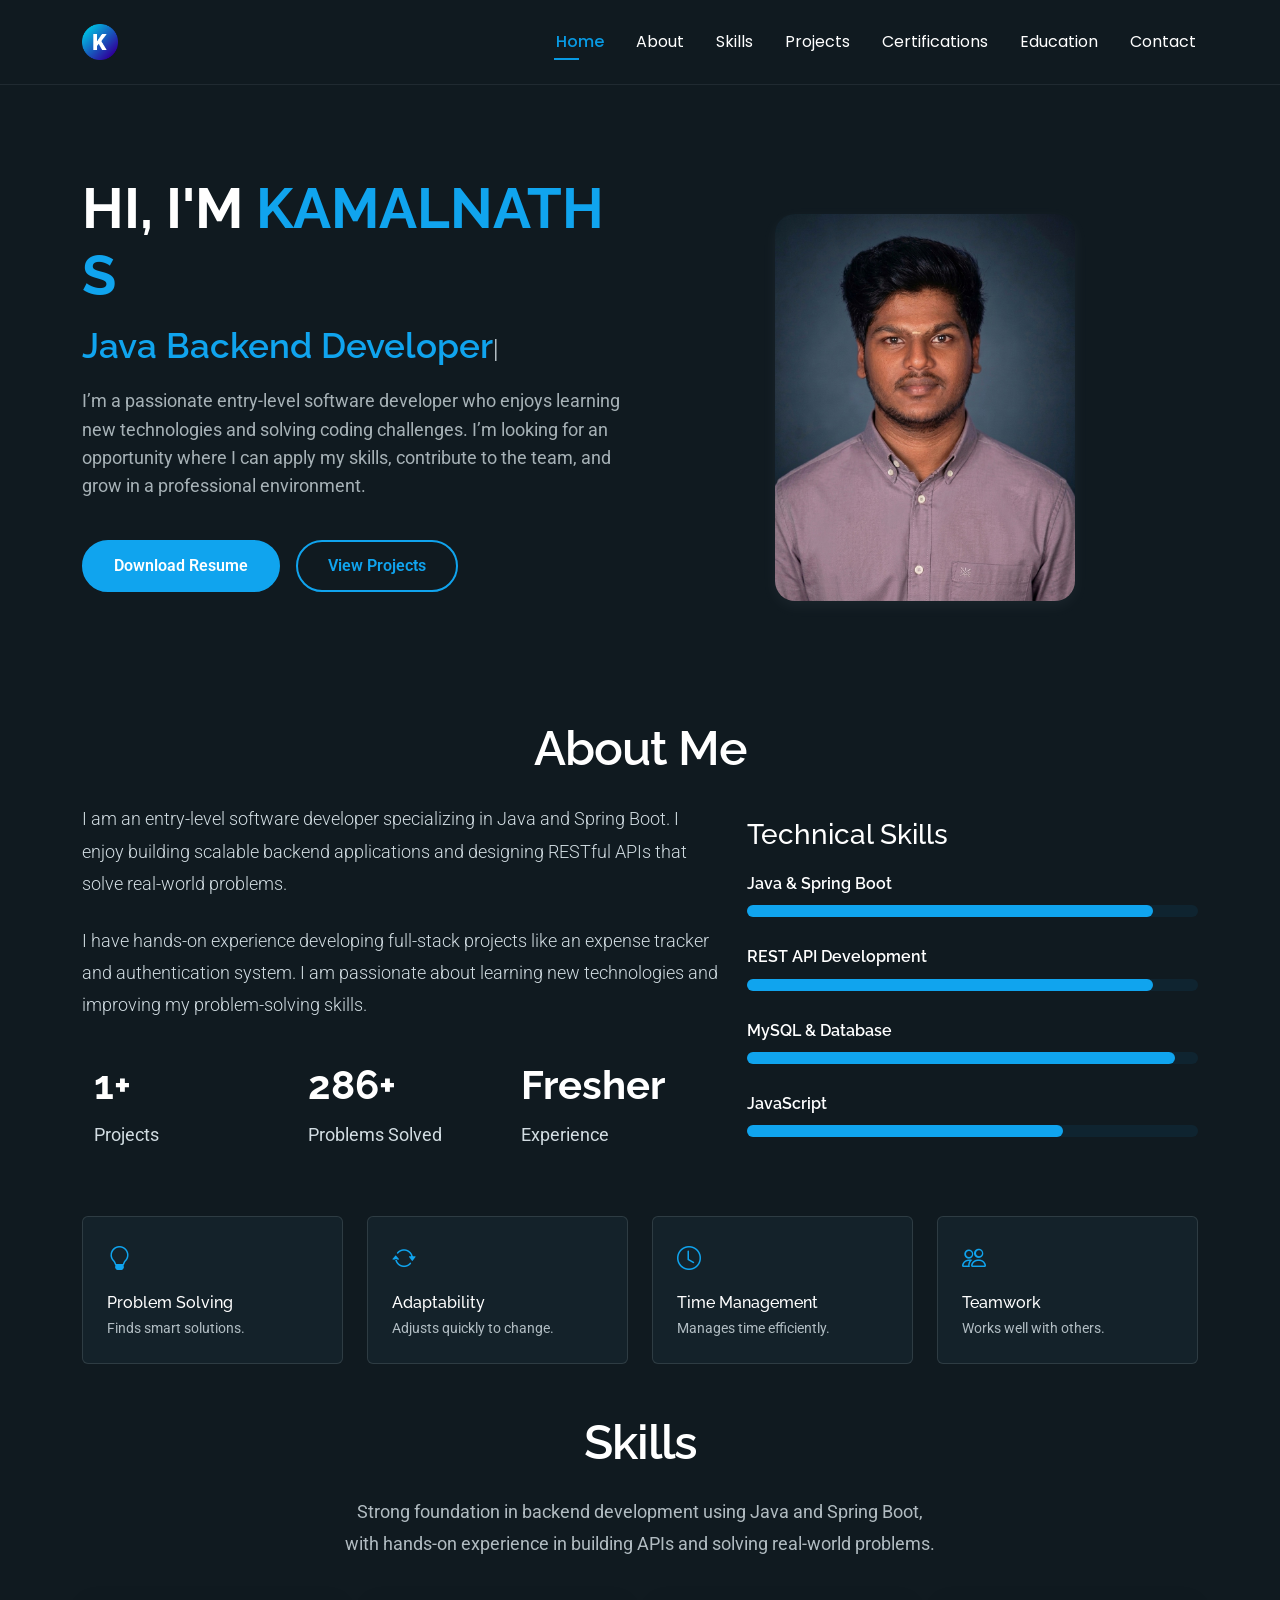
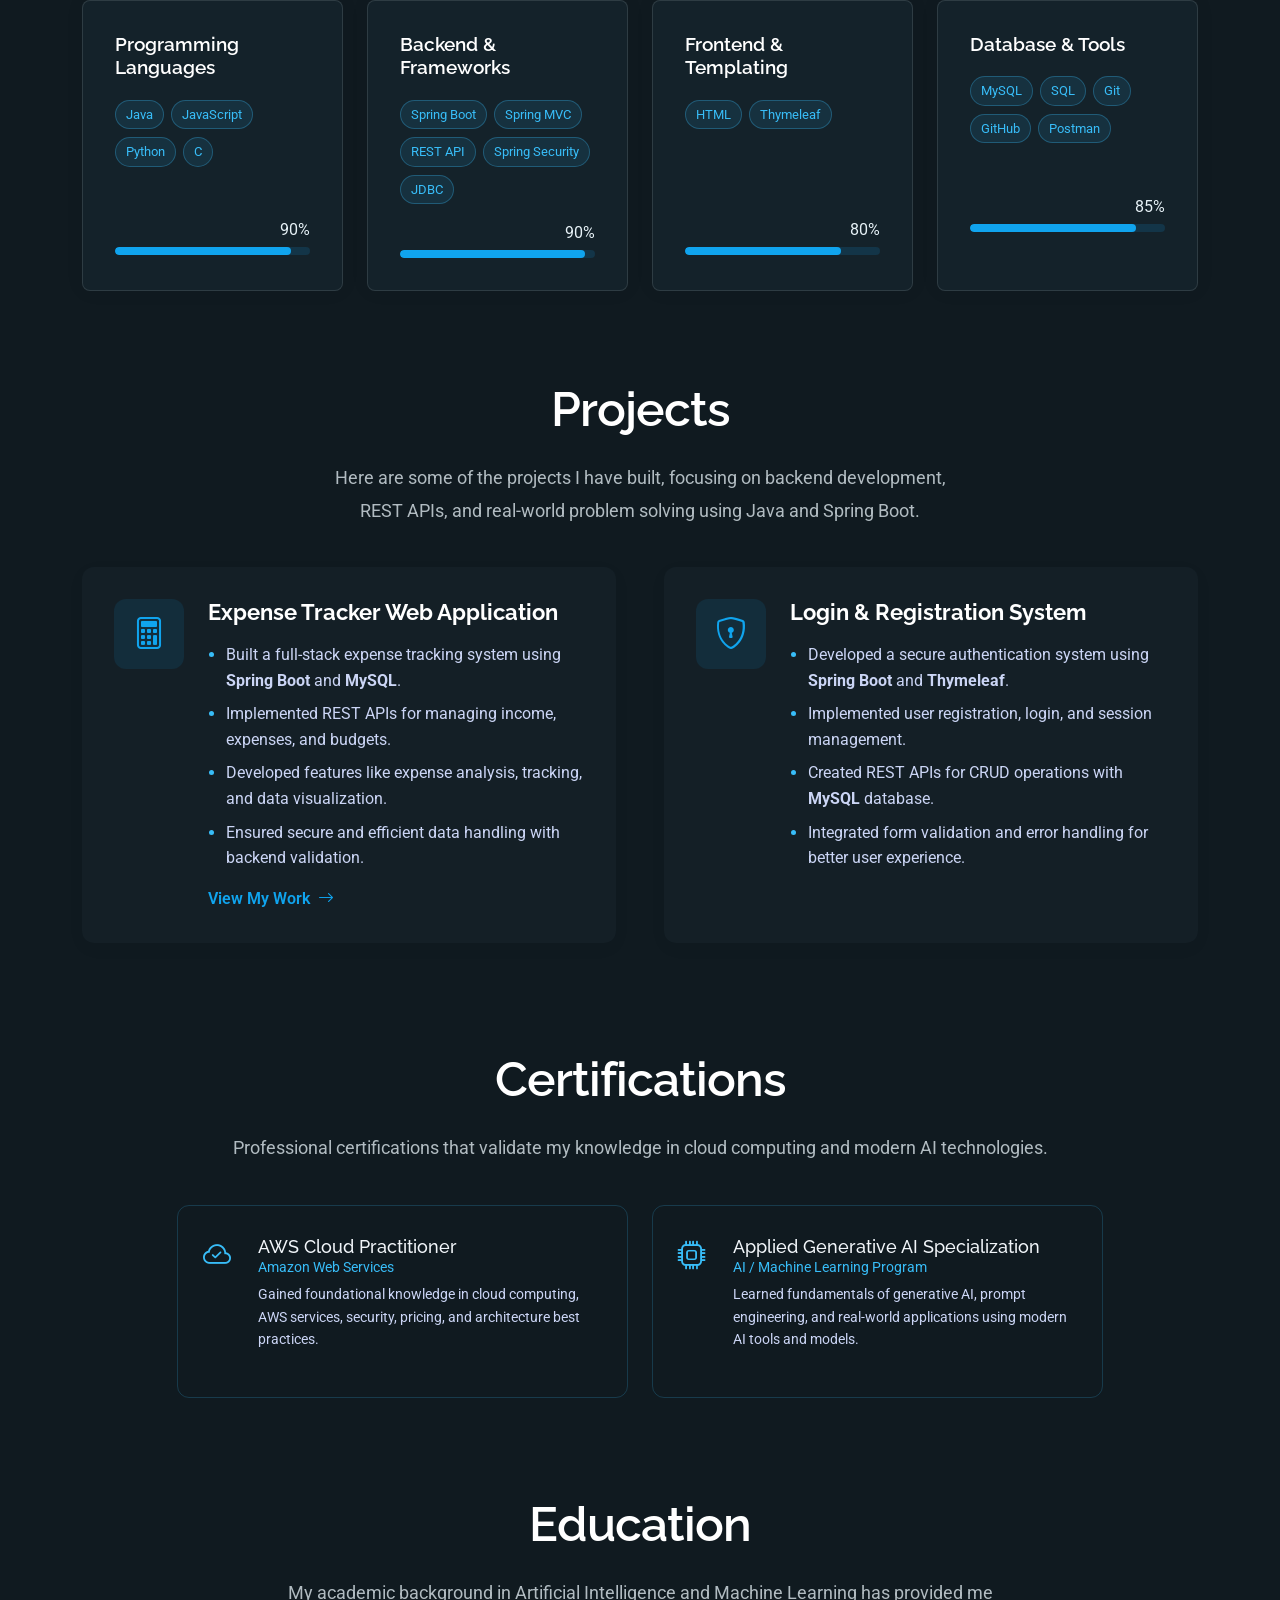
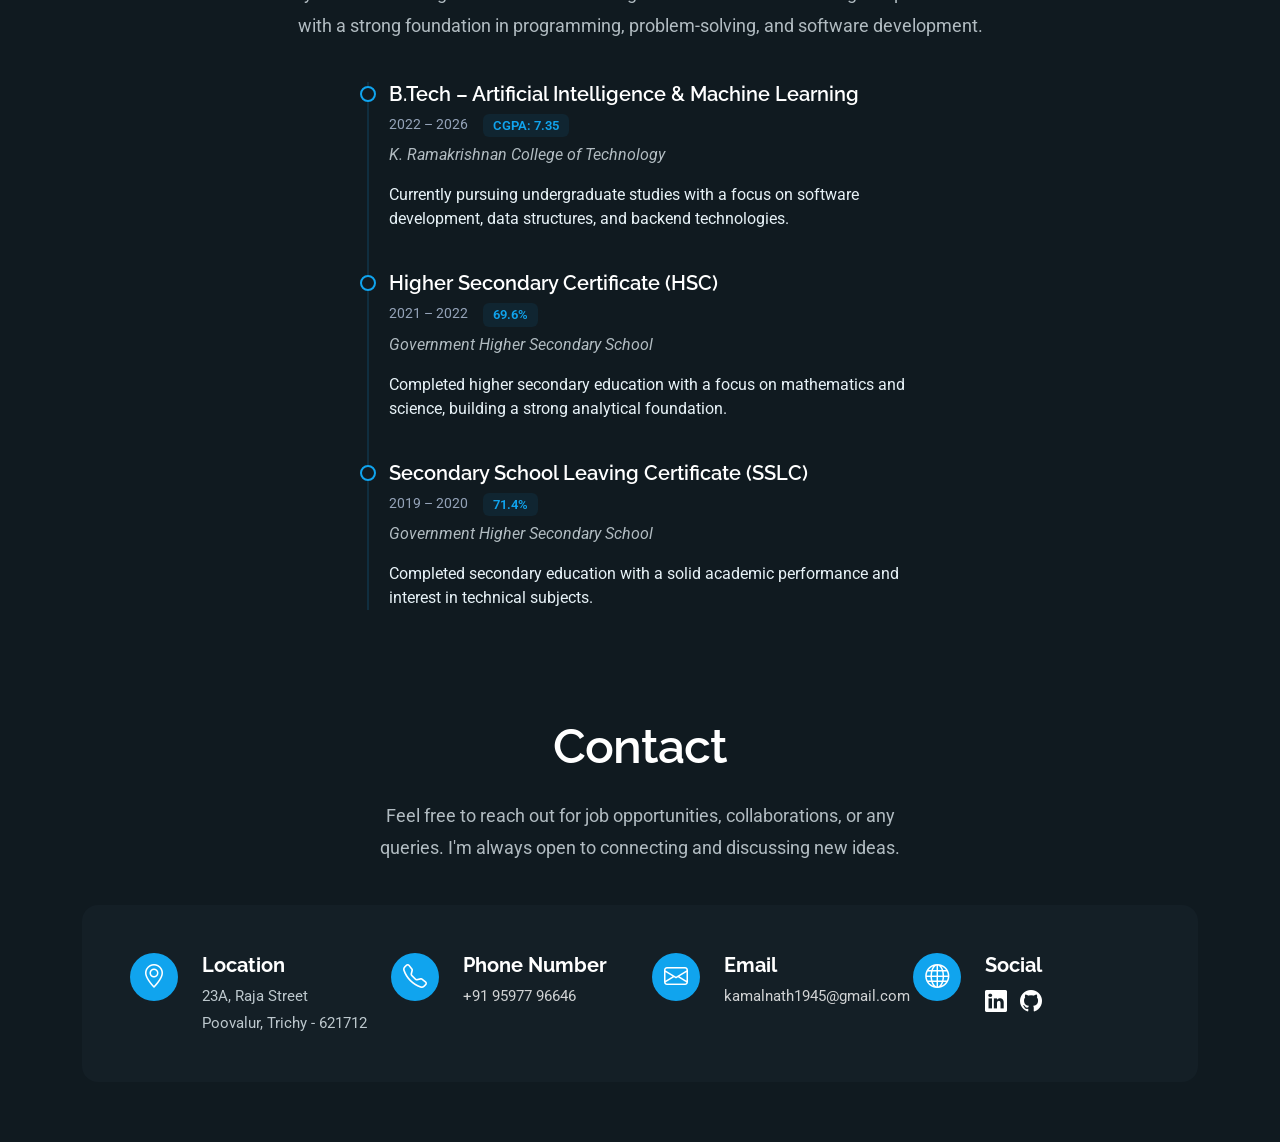
==== clients/kamalnath/index.html @ c8aac6df "template gallery" ====
<!DOCTYPE html>
<html lang="en">

<head>
  <meta charset="utf-8">
  <meta content="width=device-width, initial-scale=1.0" name="viewport">
  <title>Kamalnath - Portfolio</title>
  <meta name="description" content="">
  <meta name="keywords" content="">

  <!-- Favicons -->
  <link href="assets/img/favicon.png" rel="icon">

  <!-- Fonts -->
  <link href="https://fonts.googleapis.com" rel="preconnect">
  <link href="https://fonts.gstatic.com" rel="preconnect" crossorigin>
  <link href="https://fonts.googleapis.com/css2?family=Roboto:ital,wght@0,100;0,300;0,400;0,500;0,700;0,900;1,100;1,300;1,400;1,500;1,700;1,900&family=Poppins:ital,wght@0,100;0,200;0,300;0,400;0,500;0,600;0,700;0,800;0,900;1,100;1,200;1,300;1,400;1,500;1,600;1,700;1,800;1,900&family=Raleway:ital,wght@0,100;0,200;0,300;0,400;0,500;0,600;0,700;0,800;0,900;1,100;1,200;1,300;1,400;1,500;1,600;1,700;1,800;1,900&display=swap" rel="stylesheet">

  <!-- Vendor CSS Files -->
  <link href="assets/vendor/bootstrap/css/bootstrap.min.css" rel="stylesheet">
  <link href="assets/vendor/bootstrap-icons/bootstrap-icons.css" rel="stylesheet">
  <link href="assets/vendor/aos/aos.css" rel="stylesheet">
  <link href="assets/vendor/swiper/swiper-bundle.min.css" rel="stylesheet">
  <link href="assets/vendor/glightbox/css/glightbox.min.css" rel="stylesheet">

  <!-- Main CSS File -->
  <link href="assets/css/main.css" rel="stylesheet">

</head>

<body class="index-page">
  <!-- FolioOne -->

  <header id="header" class="header d-flex align-items-center light-background sticky-top">
    <div class="container position-relative d-flex align-items-center justify-content-between">

      <a href="index.html" class="logo d-flex align-items-center me-auto me-xl-0">
        <img src="assets/img/favicon.png" alt="">
      </a>

      <nav id="navmenu" class="navmenu">
        <ul>
          <li><a href="index.html" class="active">Home</a></li>
          <li><a href="#about">About</a></li>
          <li><a href="#skills">Skills</a></li>
          <li><a href="#projects">Projects</a></li>
          <li><a href="#certifications">Certifications</a></li>
          <li><a href="#education">Education</a></li>
          <li><a href="#contact">Contact</a></li>
        </ul>
        <i class="mobile-nav-toggle d-xl-none bi bi-list"></i>
      </nav>

    </div>
  </header>

  <main class="main">

    <!-- Hero Section -->
    <section id="hero" class="hero section">

      <div class="container" data-aos="fade-up" data-aos-delay="100">

        <div class="row gy-4 align-items-center">
          <div class="col-lg-6 order-2 order-lg-1">
            <div class="hero-content">
              <h1 data-aos="fade-up" data-aos-delay="200">HI, I'M <span class="highlight">KAMALNATH S</span></h1>
              <h2 data-aos="fade-up" data-aos-delay="300"><span class="typed" data-typed-items="Java Backend Developer, Spring Boot Developer, Problem Solver"></span></h2>
              <p data-aos="fade-up" data-aos-delay="400">I’m a passionate entry-level software developer who enjoys learning new technologies and solving coding challenges. I’m looking for an opportunity where I can apply my skills, contribute to the team, and grow in a professional environment.</p>
              <div class="hero-actions" data-aos="fade-up" data-aos-delay="500">
                <a href="portfolio.html" class="btn btn-primary">Download Resume</a>
                <a href="#projects" class="btn btn-outline">View Projects</a>
              </div>
            </div>
          </div>
          <div class="col-lg-6 order-1 order-lg-2">
            <div class="hero-image" data-aos="zoom-in" data-aos-delay="300">
              <div class="image-wrapper">
                <img src="assets/img/profile/kamalnath.jpeg" alt="Sarah Mitchell" class="img-fluid">
              </div>
            </div>
          </div>
        </div>

      </div>

    </section><!-- /Hero Section -->

    <!-- About Section -->
    <section id="about" class="about section">

      <!-- Section Title -->
      <div class="container section-title" data-aos="fade-up">
        <h2 class="mb-0">About Me</h2>
      </div><!-- End Section Title -->

      <div class="container" data-aos="fade-up" data-aos-delay="100">

        <!-- Intro + Photo -->
        <div class="row align-items-center justify-content-between gy-5 mb-3">
          <div class="col-lg-7 mt-0" data-aos="fade-right" data-aos-delay="150">
            <div class="intro-content">
              <p class="lead">
                I am an entry-level software developer specializing in Java and Spring Boot. I enjoy building scalable backend applications and designing RESTful APIs that solve real-world problems.
              <p class="lead">
                I have hands-on experience developing full-stack projects like an expense tracker and authentication system. I am passionate about learning new technologies and improving my problem-solving skills.
              </p>

              <!-- Stats Section -->
              <section id="stats" class="stats">

                <div class="container" data-aos="fade-up" data-aos-delay="100">

                  <div class="row align-items-center justify-content-around">

                    <div class="col-lg-12">
                      <div class="row counters">
                        <div class="col-md-4" data-aos="fade-up" data-aos-delay="300">
                          <h2><span data-purecounter-start="0" data-purecounter-end="2" data-purecounter-duration="1" class="purecounter"></span>+</h2>
                          <p>Projects</p>
                        </div>

                        <div class="col-md-4" data-aos="fade-up" data-aos-delay="400">
                          <h2><span data-purecounter-start="0" data-purecounter-end="420" data-purecounter-duration="1" class="purecounter"></span>+</h2>
                          <p>Problems Solved</p>
                        </div>

                        <div class="col-md-4" data-aos="fade-up" data-aos-delay="500">
                          <h2>Fresher</h2>
                          <p>Experience</p>
                        </div>
                      </div>
                    </div>
                  </div>
                </div>

              </section><!-- /Stats Section -->

            </div>
          </div>

          <div class="col-lg-5 resume" data-aos="zoom-in" data-aos-delay="250">            
            <!-- Professional Skills Section -->
            <div class="resume-item skills-animation" data-aos="fade-up">
              <h3 class="">Technical Skills</h3>

              <div class="resume-content techSkill">
                <div class="skill-item">
                  <h4>Java & Spring Boot</h4>
                  <div class="progress">
                    <div class="progress-bar" role="progressbar" aria-valuenow="90" aria-valuemin="0" aria-valuemax="100"></div>
                  </div>
                </div>

                <div class="skill-item">
                  <h4>REST API Development</h4>
                  <div class="progress">
                    <div class="progress-bar" role="progressbar" aria-valuenow="90" aria-valuemin="0" aria-valuemax="100"></div>
                  </div>
                </div>

                <div class="skill-item">
                  <h4>MySQL & Database</h4>
                  <div class="progress">
                    <div class="progress-bar" role="progressbar" aria-valuenow="95" aria-valuemin="0" aria-valuemax="100"></div>
                  </div>
                </div>

                <div class="skill-item">
                  <h4>JavaScript</h4>
                  <div class="progress">
                    <div class="progress-bar" role="progressbar" aria-valuenow="70" aria-valuemin="0" aria-valuemax="100"></div>
                  </div>
                </div>
              </div>
            </div><!-- End Professional Skills Section -->
          </div>
        </div>
        <!-- End Intro + Photo -->

        <!-- Skills Grid -->
        <div class="mb-0 md:mb-5">
          <div class="row g-4">
            <div class="col-12 col-md-4 col-lg-3" data-aos="fade-up" data-aos-delay="120">
              <div class="skill-item">
                <i class="bi bi-lightbulb"></i>
                <h3>Problem Solving</h3>
                <p>Finds smart solutions.</p>
              </div>
            </div>
            <div class="col-12 col-md-4 col-lg-3" data-aos="fade-up" data-aos-delay="180">
              <div class="skill-item">
                <i class="bi bi-arrow-repeat"></i>
                <h3>Adaptability</h3>
                <p>Adjusts quickly to change.</p>
              </div>
            </div>
            <div class="col-12 col-md-4 col-lg-3" data-aos="fade-up" data-aos-delay="240">
              <div class="skill-item">
                <i class="bi bi-clock"></i>
                <h3>Time Management</h3>
                <p>Manages time efficiently.</p>
              </div>
            </div>
            <div class="col-12 col-md-4 col-lg-3" data-aos="fade-up" data-aos-delay="300">
              <div class="skill-item">
                <i class="bi bi-people"></i>
                <h3>Teamwork</h3>
                <p>Works well with others.</p>
              </div>
            </div>
          </div>
        </div>
        <!-- End Skills Grid -->

      </div>

    </section><!-- /About Section -->

    <!-- Skills Section -->
    <section id="skills" class="skills section">

      <!-- Section Title -->
      <div class="container section-title" data-aos="fade-up">
        <h2>Skills</h2>
        <p>Strong foundation in backend development using Java and Spring Boot, with hands-on experience in building APIs and solving real-world problems.</p>
      </div><!-- End Section Title -->

      <div class="container" data-aos="fade-up" data-aos-delay="100">

        <div class="row g-4 skills-animation">

          <div class="col-md-6 col-lg-3" data-aos="fade-up" data-aos-delay="100">
            <div class="skill-box">
              <h3>Programming Languages</h3>
              <p class="skill-tags">
                <span>Java</span>
                <span>JavaScript</span>
                <span>Python</span>
                <span>C</span>
              </p>
              <span class="text-end d-block">90%</span>
              <div class="progress">
                <div class="progress-bar" role="progressbar" aria-valuenow="90" aria-valuemin="0" aria-valuemax="100"></div>
              </div>
            </div>
          </div>

          <div class="col-md-6 col-lg-3" data-aos="fade-up" data-aos-delay="200">
            <div class="skill-box">
              <h3>Backend & Frameworks</h3>
              <p class="skill-tags">
                <span>Spring Boot</span>
                <span>Spring MVC</span>
                <span>REST API</span>
                <span>Spring Security</span>
                <span>JDBC</span>
              </p>
              <span class="text-end d-block">90%</span>
              <div class="progress">
                <div class="progress-bar" role="progressbar" aria-valuenow="95" aria-valuemin="0" aria-valuemax="100"></div>
              </div>
            </div>
          </div>

          <div class="col-md-6 col-lg-3" data-aos="fade-up" data-aos-delay="300">
            <div class="skill-box">
              <h3>Frontend & Templating</h3>
              <p class="skill-tags">
                <span>HTML</span>
                <span>Thymeleaf</span>
              </p>
              <span class="text-end d-block">80%</span>
              <div class="progress">
                <div class="progress-bar" role="progressbar" aria-valuenow="80" aria-valuemin="0" aria-valuemax="100"></div>
              </div>
            </div>
          </div>

          <div class="col-md-6 col-lg-3" data-aos="fade-up" data-aos-delay="400">
            <div class="skill-box">
              <h3>Database & Tools</h3>
              <p class="skill-tags">
                <span>MySQL</span>
                <span>SQL</span>
                <span>Git</span>
                <span>GitHub</span>
                <span>Postman</span>
              </p>
              <span class="text-end d-block">85%</span>
              <div class="progress">
                <div class="progress-bar" role="progressbar" aria-valuenow="85" aria-valuemin="0" aria-valuemax="100">
                </div>
              </div>
            </div>
          </div>

        </div>

      </div>

    </section><!-- /Skills Section -->


    <section id="projects" class="services section">

      <!-- Section Title -->
      <div class="container section-title" data-aos="fade-up">
        <h2>Projects</h2>
        <p>
          Here are some of the projects I have built, focusing on backend development, REST APIs, and real-world problem solving using Java and Spring Boot.
        </p>
      </div>

      <div class="container" data-aos="fade-up" data-aos-delay="100">

        <div class="row justify-content-center g-5">

          <!-- Project 1 -->
          <div class="col-md-6" data-aos="fade-right" data-aos-delay="100">
            <div class="service-item">
              <div class="service-icon">
                <i class="bi bi-calculator"></i>
              </div>
              <div class="service-content">
                <h3>Expense Tracker Web Application</h3>

                <ul class="project-list">
                  <li>Built a full-stack expense tracking system using <strong>Spring Boot</strong> and <strong>MySQL</strong>.</li>
                  <li>Implemented REST APIs for managing income, expenses, and budgets.</li>
                  <li>Developed features like expense analysis, tracking, and data visualization.</li>
                  <li>Ensured secure and efficient data handling with backend validation.</li>
                </ul>
                <a href="https://expense-trackers-wmxj.onrender.com/" target="_blank" class="service-link">
                  <span>View My Work</span>
                  <i class="bi bi-arrow-right"></i>
                </a>

              </div>
            </div>
          </div>

          <!-- Project 2 -->
          <div class="col-md-6" data-aos="fade-left" data-aos-delay="300">
            <div class="service-item">
              <div class="service-icon">
                <i class="bi bi-shield-lock"></i>
              </div>
              <div class="service-content">
                <h3>Login & Registration System</h3>

                <ul class="project-list">
                  <li>Developed a secure authentication system using <strong>Spring Boot</strong> and <strong>Thymeleaf</strong>.</li>
                  <li>Implemented user registration, login, and session management.</li>
                  <li>Created REST APIs for CRUD operations with <strong>MySQL</strong> database.</li>
                  <li>Integrated form validation and error handling for better user experience.</li>
                </ul>

              </div>
            </div>
          </div>

        </div>

      </div>

    </section>

    <!-- Certifications -->
    <section id="certifications" class="certifications section py-5">
      <!-- Section Title -->
      <div class="container section-title" data-aos="fade-up">
        <h2>Certifications</h2>
        <p>
          Professional certifications that validate my knowledge in cloud computing and modern AI technologies.
        </p>
      </div>

      <div class="container">
        <div class="row g-4 justify-content-center">

          <!-- AWS -->
          <div class="col-md-6 col-lg-5">
            <div class="cert-box">
              <div class="cert-icon">
                <i class="bi bi-cloud-check"></i>
              </div>
              <div class="cert-content">
                <h4>AWS Cloud Practitioner</h4>
                <p class="cert-org">Amazon Web Services</p>
                <p class="cert-desc">
                  Gained foundational knowledge in cloud computing, AWS services, security, pricing, and architecture best practices.
                </p>
              </div>
            </div>
          </div>

          <!-- GenAI -->
          <div class="col-md-6 col-lg-5">
            <div class="cert-box">
              <div class="cert-icon">
                <i class="bi bi-cpu"></i>
              </div>
              <div class="cert-content">
                <h4>Applied Generative AI Specialization</h4>
                <p class="cert-org">AI / Machine Learning Program</p>
                <p class="cert-desc">
                  Learned fundamentals of generative AI, prompt engineering, and real-world applications using modern AI tools and models.
                </p>
              </div>
            </div>
          </div>

        </div>
      </div>

    </section>

    <!-- Resume Section -->
    <section id="education" class="resume section">
      <!-- Section Title -->
      <div class="container section-title" data-aos="fade-up">
        <h2>Education</h2>
        <p>
          My academic background in Artificial Intelligence and Machine Learning has provided me with a strong foundation in programming, problem-solving, and software development.
        </p>
      </div>

      <div class="container" data-aos="fade-up" data-aos-delay="100">
        <div class="row justify-content-center">
          <div class="col-lg-6">

            <!-- Education Section -->
            <div class="resume-item" data-aos="fade-up">
              <div class="resume-content">

                <!-- B.Tech -->
                <article class="education-item">
                  <h4>B.Tech – Artificial Intelligence & Machine Learning</h4>

                  <div class="edu-meta">
                    <span class="year">2022 – 2026</span>
                    <span class="score">CGPA: 7.35</span>
                  </div>

                  <p class="institution"><em>K. Ramakrishnan College of Technology</em></p>

                  <p>
                    Currently pursuing undergraduate studies with a focus on software development, 
                    data structures, and backend technologies.
                  </p>
                </article>

                <!-- HSC -->
                <article class="education-item">
                  <h4>Higher Secondary Certificate (HSC)</h4>

                  <div class="edu-meta">
                    <span class="year">2021 – 2022</span>
                    <span class="score">69.6%</span>
                  </div>

                  <p class="institution"><em>Government Higher Secondary School</em></p>

                  <p>
                    Completed higher secondary education with a focus on mathematics and science, 
                    building a strong analytical foundation.
                  </p>
                </article>

                <!-- SSLC -->
                <article class="education-item">
                  <h4>Secondary School Leaving Certificate (SSLC)</h4>

                  <div class="edu-meta">
                    <span class="year">2019 – 2020</span>
                    <span class="score">71.4%</span>
                  </div>

                  <p class="institution"><em>Government Higher Secondary School</em></p>

                  <p>
                    Completed secondary education with a solid academic performance and interest 
                    in technical subjects.
                  </p>
                </article>

              </div>
            </div><!-- End Education Section -->

          </div>
        </div>

      </div>
    </section>


    <!-- Contact Section -->
    <section id="contact" class="contact section">

      <!-- Section Title -->
      <div class="container section-title" data-aos="fade-up">
        <h2>Contact</h2>
        <p>
          Feel free to reach out for job opportunities, collaborations, or any queries. 
          I'm always open to connecting and discussing new ideas.
        </p>
      </div><!-- End Section Title -->

      <div class="container" data-aos="fade-up" data-aos-delay="100">

        <div class="row g-4 g-lg-5">
          <div class="col-lg-12">
            <div class="info-box" data-aos="fade-up" data-aos-delay="200">
              
              <div class="row">
                <div class="info-item col-md-3" data-aos="fade-up" data-aos-delay="300">
                  <div class="icon-box">
                    <i class="bi bi-geo-alt"></i>
                  </div>
                  <div class="content">
                    <h4>Location</h4>
                    <p>23A, Raja Street</p>
                    <p>Poovalur, Trichy - 621712</p>
                  </div>
                </div>

                <div class="info-item col-md-3" data-aos="fade-up" data-aos-delay="400">
                  <div class="icon-box">
                    <i class="bi bi-telephone"></i>
                  </div>
                  <div class="content">
                    <h4>Phone Number</h4>
                    <p><a href="tel:+91 95977 96646">+91 95977 96646</a></p>
                  </div>
                </div>

                <div class="info-item col-md-3" data-aos="fade-up" data-aos-delay="500">
                  <div class="icon-box">
                    <i class="bi bi-envelope"></i>
                  </div>
                  <div class="content">
                    <h4>Email</h4>
                    <p>
                      <a href="mailto:kamalnath1945@gmail.com">
                        kamalnath1945@gmail.com
                      </a>
                    </p>
                  </div>
                </div>

                <div class="info-item col-md-3" data-aos="fade-up" data-aos-delay="500">
                  <div class="icon-box">
                    <i class="bi bi-globe"></i>
                  </div>
                  <div class="content">
                    <h4>Social</h4>

                    <div class="social-links">
                      <a href="https://www.linkedin.com/in/kamalnath-s/" target="_blank" class="me-2">
                        <i class="bi bi-linkedin"></i>
                      </a>
                      <a href="https://github.com/kamalnath1945" target="_blank">
                        <i class="bi bi-github"></i>
                      </a>
                    </div>
                  </div>
                </div>
              </div>
            </div>
          </div>

        </div>

      </div>

    </section><!-- /Contact Section -->

  </main>



  <!-- Scroll Top -->
  <a href="#" id="scroll-top" class="scroll-top d-flex align-items-center justify-content-center"><i class="bi bi-arrow-up-short"></i></a>

  <!-- Preloader -->
  <div id="preloader"></div>

  <!-- Vendor JS Files -->
  <script src="assets/vendor/bootstrap/js/bootstrap.bundle.min.js"></script>
  <script src="assets/vendor/php-email-form/validate.js"></script>
  <script src="assets/vendor/aos/aos.js"></script>
  <script src="assets/vendor/typed.js/typed.umd.js"></script>
  <script src="assets/vendor/waypoints/noframework.waypoints.js"></script>
  <script src="assets/vendor/purecounter/purecounter_vanilla.js"></script>
  <script src="assets/vendor/swiper/swiper-bundle.min.js"></script>
  <script src="assets/vendor/imagesloaded/imagesloaded.pkgd.min.js"></script>
  <script src="assets/vendor/isotope-layout/isotope.pkgd.min.js"></script>
  <script src="assets/vendor/glightbox/js/glightbox.min.js"></script>

  <!-- Main JS File -->
  <script src="assets/js/main.js"></script>

</body>

</html>
---- clients/kamalnath/assets/css/main.css ----
/* Fonts */
:root {
  --default-font: "Roboto",  system-ui, -apple-system, "Segoe UI", Roboto, "Helvetica Neue", Arial, "Noto Sans", "Liberation Sans", sans-serif, "Apple Color Emoji", "Segoe UI Emoji", "Segoe UI Symbol", "Noto Color Emoji";
  --heading-font: "Raleway",  sans-serif;
  --nav-font: "Poppins",  sans-serif;
}

/* Global Colors - The following color variables are used throughout the website. Updating them here will change the color scheme of the entire website */
:root { 
  --background-color: #101a20; /* Background color for the entire website, including individual sections */
  --default-color: #e7f2f7; /* Default color used for the majority of the text content across the entire website */
  --heading-color: #ffffff; /* Color for headings, subheadings and title throughout the website */
  --accent-color: #10a4ee; /* Accent color that represents your brand on the website. It's used for buttons, links, and other elements that need to stand out */
  --surface-color: #141f26; /* The surface color is used as a background of boxed elements within sections, such as cards, icon boxes, or other elements that require a visual separation from the global background. */
  --contrast-color: #ffffff; /* Contrast color for text, ensuring readability against backgrounds of accent, heading, or default colors. */
}

/* Nav Menu Colors - The following color variables are used specifically for the navigation menu. They are separate from the global colors to allow for more customization options */
:root {
  --nav-color: #ffffff;  /* The default color of the main navmenu links */
  --nav-hover-color: #089ae3; /* Applied to main navmenu links when they are hovered over or active */
  --nav-mobile-background-color: #213642; /* Used as the background color for mobile navigation menu */
  --nav-dropdown-background-color: #051117; /* Used as the background color for dropdown items that appear when hovering over primary navigation items */
  --nav-dropdown-color: #e7f2f7; /* Used for navigation links of the dropdown items in the navigation menu. */
  --nav-dropdown-hover-color: #1387c1; /* Similar to --nav-hover-color, this color is applied to dropdown navigation links when they are hovered over. */
}

/* Color Presets - These classes override global colors when applied to any section or element, providing reuse of the sam color scheme. */

.light-background {
  --background-color: #142027;
  --surface-color: #325264;
}

.dark-background {
  --background-color: #0b1419;
  --default-color: #ffffff;
  --heading-color: #ffffff;
  --surface-color: #252525;
  --contrast-color: #ffffff;
}

/* Smooth scroll */
:root {
  scroll-behavior: smooth;
}

/*--------------------------------------------------------------
# General Styling & Shared Classes
--------------------------------------------------------------*/
body {
  color: var(--default-color);
  background-color: var(--background-color);
  font-family: var(--default-font);
}

a {
  color: var(--accent-color);
  text-decoration: none;
  transition: 0.3s;
}

a:hover {
  color: color-mix(in srgb, var(--accent-color), transparent 25%);
  text-decoration: none;
}

h1,
h2,
h3,
h4,
h5,
h6 {
  color: var(--heading-color);
  font-family: var(--heading-font);
}

/* PHP Email Form Messages
------------------------------*/
.php-email-form .error-message {
  display: none;
  background: #df1529;
  color: #ffffff;
  text-align: left;
  padding: 15px;
  margin-bottom: 24px;
  font-weight: 600;
}

.php-email-form .sent-message {
  display: none;
  color: #ffffff;
  background: #059652;
  text-align: center;
  padding: 15px;
  margin-bottom: 24px;
  font-weight: 600;
}

.php-email-form .loading {
  display: none;
  background: var(--surface-color);
  text-align: center;
  padding: 15px;
  margin-bottom: 24px;
}

.php-email-form .loading:before {
  content: "";
  display: inline-block;
  border-radius: 50%;
  width: 24px;
  height: 24px;
  margin: 0 10px -6px 0;
  border: 3px solid var(--accent-color);
  border-top-color: var(--surface-color);
  animation: php-email-form-loading 1s linear infinite;
}

@keyframes php-email-form-loading {
  0% {
    transform: rotate(0deg);
  }

  100% {
    transform: rotate(360deg);
  }
}

/*--------------------------------------------------------------
# Global Header
--------------------------------------------------------------*/
.header {
  --background-color: rgba(255, 255, 255, 0);
  color: var(--default-color);
  background-color: var(--background-color);
  padding: 15px 0;
  transition: all 0.5s;
  z-index: 997;
  border-bottom: 1px solid color-mix(in srgb, var(--default-color), transparent 92%);
}

.header .logo {
  line-height: 1;
}

.header .logo img {
  max-height: 36px;
  margin-right: 8px;
}

.header .logo h1 {
  font-size: 32px;
  margin: 0;
  font-weight: 400;
  color: var(--heading-color);
}

.header .header-social-links {
  padding-right: 15px;
}

.header .header-social-links a {
  color: color-mix(in srgb, var(--default-color), transparent 40%);
  padding-left: 6px;
  display: inline-block;
  transition: 0.3s;
  font-size: 16px;
}

.header .header-social-links a:hover {
  color: var(--default-color);
}

.header .header-social-links a i {
  line-height: 0px;
}

@media (max-width: 1200px) {
  .header .logo {
    order: 1;
  }

  .header .header-social-links {
    order: 2;
  }

  .header .navmenu {
    order: 3;
  }
}

/* Global Header on Scroll
------------------------------*/
.scrolled .header {
  --background-color: rgba(16, 26, 32, 0.9);
}

/*--------------------------------------------------------------
# Navigation Menu
--------------------------------------------------------------*/
/* Desktop Navigation */
@media (min-width: 1200px) {
  .navmenu {
    padding: 0;
  }

  .navmenu ul {
    margin: 0;
    padding: 0;
    display: flex;
    list-style: none;
    align-items: center;
  }

  .navmenu li {
    position: relative;
  }

  .navmenu>ul>li {
    white-space: nowrap;
    padding: 15px 28px 15px 0;
  }

  .navmenu>ul>li:last-child {
    padding-right: 0;
  }

  .navmenu a,
  .navmenu a:focus {
    color: var(--nav-color);
    font-size: 16px;
    padding: 0 2px;
    font-family: var(--nav-font);
    font-weight: 400;
    display: flex;
    align-items: center;
    justify-content: space-between;
    white-space: nowrap;
    transition: 0.3s;
    position: relative;
  }

  .navmenu a i,
  .navmenu a:focus i {
    font-size: 12px;
    line-height: 0;
    margin-left: 5px;
    transition: 0.3s;
  }

  .navmenu>ul>li>a:before {
    content: "";
    position: absolute;
    height: 2px;
    bottom: -6px;
    left: 0;
    background-color: var(--nav-hover-color);
    visibility: hidden;
    width: 0px;
    transition: all 0.3s ease-in-out 0s;
  }

  .navmenu a:hover:before,
  .navmenu li:hover>a:before,
  .navmenu .active:before {
    visibility: visible;
    width: 25px;
  }

  .navmenu li:hover>a,
  .navmenu .active,
  .navmenu .active:focus {
    color: var(--nav-hover-color);
    font-weight: 500;
  }

  .navmenu .dropdown ul {
    margin: 0;
    padding: 10px 0;
    background: var(--nav-dropdown-background-color);
    display: block;
    position: absolute;
    visibility: hidden;
    left: -5px;
    top: 130%;
    opacity: 0;
    transition: 0.3s;
    border-radius: 4px;
    z-index: 99;
    box-shadow: 0px 0px 30px rgba(0, 0, 0, 0.1);
  }

  .navmenu .dropdown ul li {
    min-width: 200px;
  }

  .navmenu .dropdown ul a {
    padding: 10px 20px;
    font-size: 15px;
    text-transform: none;
    color: var(--nav-dropdown-color);
  }

  .navmenu .dropdown ul a i {
    font-size: 12px;
  }

  .navmenu .dropdown ul a:hover,
  .navmenu .dropdown ul .active:hover,
  .navmenu .dropdown ul li:hover>a {
    color: var(--nav-dropdown-hover-color);
  }

  .navmenu .dropdown:hover>ul {
    opacity: 1;
    top: 100%;
    visibility: visible;
  }

  .navmenu .dropdown .dropdown ul {
    top: 0;
    left: -90%;
    visibility: hidden;
  }

  .navmenu .dropdown .dropdown:hover>ul {
    opacity: 1;
    top: 0;
    left: -100%;
    visibility: visible;
  }
}

/* Mobile Navigation */
@media (max-width: 1199px) {
  .mobile-nav-toggle {
    color: var(--nav-color);
    font-size: 28px;
    line-height: 0;
    margin-right: 10px;
    cursor: pointer;
    transition: color 0.3s;
  }

  .navmenu {
    padding: 0;
    z-index: 9997;
  }

  .navmenu ul {
    display: none;
    list-style: none;
    position: absolute;
    inset: 60px 20px 20px 20px;
    padding: 10px 0;
    margin: 0;
    border-radius: 6px;
    background-color: var(--nav-mobile-background-color);
    border: 1px solid color-mix(in srgb, var(--default-color), transparent 90%);
    box-shadow: none;
    overflow-y: auto;
    transition: 0.3s;
    z-index: 9998;
  }

  .navmenu a,
  .navmenu a:focus {
    color: var(--nav-dropdown-color);
    padding: 10px 20px;
    font-family: var(--nav-font);
    font-size: 17px;
    font-weight: 500;
    display: flex;
    align-items: center;
    justify-content: space-between;
    white-space: nowrap;
    transition: 0.3s;
  }

  .navmenu a i,
  .navmenu a:focus i {
    font-size: 12px;
    line-height: 0;
    margin-left: 5px;
    width: 30px;
    height: 30px;
    display: flex;
    align-items: center;
    justify-content: center;
    border-radius: 50%;
    transition: 0.3s;
    background-color: color-mix(in srgb, var(--accent-color), transparent 90%);
  }

  .navmenu a i:hover,
  .navmenu a:focus i:hover {
    background-color: var(--accent-color);
    color: var(--contrast-color);
  }

  .navmenu a:hover,
  .navmenu .active,
  .navmenu .active:focus {
    color: var(--nav-dropdown-hover-color);
  }

  .navmenu .active i,
  .navmenu .active:focus i {
    background-color: var(--accent-color);
    color: var(--contrast-color);
    transform: rotate(180deg);
  }

  .navmenu .dropdown ul {
    position: static;
    display: none;
    z-index: 99;
    padding: 10px 0;
    margin: 10px 20px;
    background-color: var(--nav-dropdown-background-color);
    transition: all 0.5s ease-in-out;
  }

  .navmenu .dropdown ul ul {
    background-color: rgba(33, 37, 41, 0.1);
  }

  .navmenu .dropdown>.dropdown-active {
    display: block;
    background-color: rgba(33, 37, 41, 0.03);
  }

  .mobile-nav-active {
    overflow: hidden;
  }

  .mobile-nav-active .mobile-nav-toggle {
    color: #fff;
    position: absolute;
    font-size: 32px;
    top: 15px;
    right: 15px;
    margin-right: 0;
    z-index: 9999;
  }

  .mobile-nav-active .navmenu {
    position: fixed;
    overflow: hidden;
    inset: 0;
    background: rgba(33, 37, 41, 0.8);
    transition: 0.3s;
  }

  .mobile-nav-active .navmenu>ul {
    display: block;
  }
}

/*--------------------------------------------------------------
# Global Footer
--------------------------------------------------------------*/
.footer {
  color: var(--default-color);
  background-color: var(--background-color);
  font-size: 14px;
  padding: 40px 0;
  position: relative;
  border-top: 1px solid color-mix(in srgb, var(--default-color), transparent 92%);
}

.footer .copyright p {
  margin-bottom: 0;
}

.footer .social-links {
  margin-top: 20px;
}

.footer .social-links a {
  display: flex;
  align-items: center;
  justify-content: center;
  width: 40px;
  height: 40px;
  border-radius: 50%;
  border: 1px solid color-mix(in srgb, var(--default-color), transparent 50%);
  font-size: 16px;
  color: color-mix(in srgb, var(--default-color), transparent 50%);
  margin: 0 5px;
  transition: 0.3s;
}

.footer .social-links a:hover {
  color: var(--accent-color);
  border-color: var(--accent-color);
}

.footer .credits {
  margin-top: 10px;
  font-size: 13px;
  text-align: center;
}

/*--------------------------------------------------------------
# Preloader
--------------------------------------------------------------*/
#preloader {
  position: fixed;
  inset: 0;
  z-index: 9999;
  overflow: hidden;
  background-color: var(--background-color);
  transition: all 0.6s ease-out;
  width: 100%;
  height: 100vh;
}

#preloader:before,
#preloader:after {
  content: "";
  position: absolute;
  border: 4px solid var(--accent-color);
  border-radius: 50%;
  animation: animate-preloader 2s cubic-bezier(0, 0.2, 0.8, 1) infinite;
}

#preloader:after {
  animation-delay: -0.5s;
}

@keyframes animate-preloader {
  0% {
    width: 10px;
    height: 10px;
    top: calc(50% - 5px);
    left: calc(50% - 5px);
    opacity: 1;
  }

  100% {
    width: 72px;
    height: 72px;
    top: calc(50% - 36px);
    left: calc(50% - 36px);
    opacity: 0;
  }
}

/*--------------------------------------------------------------
# Scroll Top Button
--------------------------------------------------------------*/
.scroll-top {
  position: fixed;
  visibility: hidden;
  opacity: 0;
  right: 15px;
  bottom: -15px;
  z-index: 99999;
  background-color: var(--accent-color);
  width: 44px;
  height: 44px;
  border-radius: 50px;
  transition: all 0.4s;
}

.scroll-top i {
  font-size: 24px;
  color: var(--contrast-color);
  line-height: 0;
}

.scroll-top:hover {
  background-color: color-mix(in srgb, var(--accent-color), transparent 20%);
  color: var(--contrast-color);
}

.scroll-top.active {
  visibility: visible;
  opacity: 1;
  bottom: 15px;
}

/*--------------------------------------------------------------
# Disable aos animation delay on mobile devices
--------------------------------------------------------------*/
@media screen and (max-width: 768px) {
  [data-aos-delay] {
    transition-delay: 0 !important;
  }
}

/*--------------------------------------------------------------
# Global Page Titles & Breadcrumbs
--------------------------------------------------------------*/
.page-title {
  color: var(--default-color);
  background-color: var(--background-color);
  position: relative;
}

.page-title .heading {
  padding: 80px 0;
  border-top: 1px solid color-mix(in srgb, var(--default-color), transparent 90%);
}

.page-title .heading h1 {
  font-size: 38px;
  font-weight: 700;
}

.page-title nav {
  background-color: color-mix(in srgb, var(--default-color), transparent 96%);
  padding: 20px 0;
}

.page-title nav ol {
  display: flex;
  flex-wrap: wrap;
  list-style: none;
  padding: 0;
  margin: 0;
  font-size: 16px;
  font-weight: 400;
}

.page-title nav ol li+li {
  padding-left: 10px;
}

.page-title nav ol li+li::before {
  content: "/";
  display: inline-block;
  padding-right: 10px;
  color: color-mix(in srgb, var(--default-color), transparent 70%);
}

/*--------------------------------------------------------------
# Global Sections
--------------------------------------------------------------*/
section,
.section {
  color: var(--default-color);
  background-color: var(--background-color);
  padding: 60px 0;
  scroll-margin-top: 100px;
  overflow: clip;
}

@media (max-width: 1199px) {

  section,
  .section {
    scroll-margin-top: 66px;
  }
}

/*--------------------------------------------------------------
# Global Section Titles
--------------------------------------------------------------*/
.section-title {
  text-align: center;
  padding-bottom: 40px;
  position: relative;
}

.section-title h2 {
  font-size: 3rem;
  font-weight: 600;
  line-height: 1.2;
  color: var(--heading-color);
  margin-bottom: 1.5rem;
  letter-spacing: -1px;
}

@media (max-width: 768px) {
  .section-title h2 {
    font-size: 35px;
  }
}

.section-title p {
  font-size: 1.125rem;
  line-height: 1.8;
  color: color-mix(in srgb, var(--default-color), transparent 25%);
  max-width: 900px;
  margin: 0 auto;
  text-wrap: balance;
}

/*--------------------------------------------------------------
# Hero Section
--------------------------------------------------------------*/
.hero {
  display: flex;
  align-items: center;
  margin-top: 30px;
}

.hero .hero-content h1 {
  font-size: 3.5rem;
  font-weight: 700;
  margin-bottom: 1rem;
  line-height: 1.2;
}

.hero .hero-content h1 .highlight {
  color: var(--accent-color);
  position: relative;
}

/* .hero .hero-content h1 .highlight::after {
  content: "";
  position: absolute;
  bottom: 0;
  left: 0;
  width: 100%;
  height: 3px;
  background: linear-gradient(90deg, var(--accent-color), color-mix(in srgb, var(--accent-color), transparent 50%));
  border-radius: 2px;
} */

@media (max-width: 768px) {
  .hero .hero-content h1 {
    font-size: 2.5rem;
  }
}

.hero .hero-content h2 {
  font-size: 1.5rem;
  font-weight: 400;
  margin-bottom: 20px;
  color: color-mix(in srgb, var(--default-color), transparent 20%);
}

.hero .hero-content h2 .typed {
  color: var(--accent-color);
  font-weight: 600;
  font-size: 35px;
}

@media (max-width: 768px) {
  .hero .hero-content h2 {
    font-size: 1.25rem;
  }
}

.hero .hero-content p {
  font-size: 1.1rem;
  line-height: 1.6;
  margin-bottom: 2.5rem;
  color: color-mix(in srgb, var(--default-color), transparent 30%);
}

.hero .hero-actions {
  display: flex;
  gap: 1rem;
  margin-bottom: 3rem;
}

.hero .hero-actions .btn {
  padding: 12px 30px;
  border-radius: 50px;
  font-weight: 600;
  text-decoration: none;
  transition: all 0.3s ease;
  border: 2px solid;
}

.hero .hero-actions .btn.btn-primary {
  background: var(--accent-color);
  color: var(--contrast-color);
  border-color: var(--accent-color);
}

.hero .hero-actions .btn.btn-primary:hover {
  background: color-mix(in srgb, var(--accent-color), black 15%);
  border-color: color-mix(in srgb, var(--accent-color), black 15%);
  transform: translateY(-2px);
}

.hero .hero-actions .btn.btn-outline {
  background: transparent;
  color: var(--accent-color);
  border-color: var(--accent-color);
}

.hero .hero-actions .btn.btn-outline:hover {
  transform: translateY(-2px);
}

@media (max-width: 576px) {
  .hero .hero-actions {
    flex-direction: column;
  }

  .hero .hero-actions .btn {
    text-align: center;
  }
}

.hero .social-links {
  display: flex;
  gap: 1rem;
}

.hero .social-links a {
  width: 45px;
  height: 45px;
  background: var(--surface-color);
  border-radius: 50%;
  display: flex;
  align-items: center;
  justify-content: center;
  color: var(--default-color);
  font-size: 1.2rem;
  transition: all 0.3s ease;
}

.hero .social-links a:hover {
  background: var(--accent-color);
  color: var(--contrast-color);
  transform: translateY(-3px);
  box-shadow: 0 8px 25px color-mix(in srgb, var(--accent-color), transparent 70%);
}

.hero .hero-image {
  position: relative;
}

.hero .hero-image .image-wrapper {
  position: relative;
  max-width: 55%;
  margin: 0 auto;
}

.hero .hero-image .image-wrapper img {
  border-radius: 20px;
  box-shadow: 0 5px 15px color-mix(in srgb, var(--default-color), transparent 95%);
  transition: transform 0.3s ease;
}

.hero .hero-image .image-wrapper img:hover {
  transform: scale(1.02);
}

.hero .hero-image .floating-elements {
  position: absolute;
  top: 0;
  left: 0;
  right: 0;
  bottom: 0;
  pointer-events: none;
}

.hero .hero-image .floating-elements .floating-card {
  position: absolute;
  background: var(--surface-color);
  padding: 15px 20px;
  border-radius: 15px;
  box-shadow: 0 10px 30px color-mix(in srgb, var(--default-color), transparent 90%);
  display: flex;
  align-items: center;
  gap: 10px;
  font-weight: 600;
  animation: float 3s ease-in-out infinite;
}

.hero .hero-image .floating-elements .floating-card i {
  font-size: 1.5rem;
  color: var(--accent-color);
}

.hero .hero-image .floating-elements .floating-card.design {
  top: 10%;
  right: -10%;
  animation-delay: 0s;
}

.hero .hero-image .floating-elements .floating-card.code {
  bottom: 30%;
  left: -15%;
  animation-delay: 1s;
}

.hero .hero-image .floating-elements .floating-card.creativity {
  top: 60%;
  right: -5%;
  animation-delay: 2s;
}

@media (max-width: 992px) {
  .hero .hero-image .floating-elements .floating-card {
    display: none;
  }
}

@keyframes float {

  0%,
  100% {
    transform: translateY(0px);
  }

  50% {
    transform: translateY(-10px);
  }
}

@media (max-width: 992px) {
  .hero .hero-content {
    text-align: center;
    margin-bottom: 3rem;
  }
}

/*--------------------------------------------------------------
# About Section
--------------------------------------------------------------*/
.about .intro-content .eyebrow {
  display: inline-block;
  letter-spacing: 0.12em;
  text-transform: uppercase;
  font-size: 12px;
  color: color-mix(in srgb, var(--default-color), transparent 40%);
  margin-bottom: 16px;
}

.about .intro-content .headline {
  font-family: var(--heading-font);
  font-weight: 300;
  line-height: 1.2;
  font-size: clamp(28px, 4vw, 44px);
  margin: 0 0 24px 0;
}

.about .intro-content .lead {
  font-size: 18px;
  line-height: 1.8;
  color: color-mix(in srgb, var(--default-color), transparent 10%);
  margin-bottom: 24px;
}

.about .intro-content p {
  line-height: 1.8;
  margin-bottom: 24px;
  color: color-mix(in srgb, var(--default-color), transparent 5%);
}

.about .intro-content .cta-group {
  display: flex;
  gap: 24px;
  align-items: center;
  margin-top: 24px;
}

.about .intro-content .cta-group .btn-ghost {
  display: inline-flex;
  align-items: center;
  gap: 8px;
  padding: 12px 18px;
  border-radius: 6px;
  color: var(--accent-color);
  background: color-mix(in srgb, var(--accent-color), transparent 92%);
  border: 1px solid color-mix(in srgb, var(--accent-color), transparent 70%);
  transition: 0.3s ease-in-out;
}

.about .intro-content .cta-group .btn-ghost:hover,
.about .intro-content .cta-group .btn-ghost:focus {
  color: var(--contrast-color);
  background: var(--accent-color);
  border-color: var(--accent-color);
  outline: none;
  box-shadow: 0 0 0 3px color-mix(in srgb, var(--accent-color), transparent 70%);
}

.about .intro-content .cta-group .link-underline {
  display: inline-flex;
  align-items: center;
  gap: 8px;
  position: relative;
  color: var(--accent-color);
  padding-bottom: 4px;
  transition: 0.3s ease-in-out;
}

.about .intro-content .cta-group .link-underline::after {
  content: "";
  position: absolute;
  left: 0;
  right: 0;
  bottom: 0;
  height: 1px;
  background: color-mix(in srgb, var(--accent-color), transparent 40%);
  transform: scaleX(0.4);
  transform-origin: left;
  transition: 0.3s ease-in-out;
}

.about .intro-content .cta-group .link-underline:hover,
.about .intro-content .cta-group .link-underline:focus {
  color: color-mix(in srgb, var(--accent-color), transparent 10%);
  outline: none;
}

.about .intro-content .cta-group .link-underline:hover::after,
.about .intro-content .cta-group .link-underline:focus::after {
  transform: scaleX(1);
}

.about .profile-figure {
  margin: 0;
}

.about .profile-figure .profile-photo {
  width: 88%;
  max-width: 440px;
  border-radius: 18px;
  box-shadow: 0 10px 30px color-mix(in srgb, var(--default-color), transparent 92%);
  transform: translateY(0);
  transition: transform 0.3s ease-in-out;
}

.about .profile-figure .profile-caption {
  margin-top: 24px;
  display: flex;
  align-items: center;
  justify-content: center;
}

.about .profile-figure .profile-caption .meta {
  font-size: 14px;
  color: color-mix(in srgb, var(--default-color), transparent 20%);
}

.about .profile-figure .profile-caption .meta .funfact {
  font-size: 13px;
  margin-top: 4px;
  color: color-mix(in srgb, var(--default-color), transparent 35%);
}

.about .profile-figure:hover .profile-photo {
  transform: translateY(-4px);
}

.about .skill-item {
  padding: 24px;
  border-radius: 6px;
  transition: 0.3s ease-in-out;
  background: color-mix(in srgb, var(--surface-color), var(--accent-color) 2%);
  border: 1px solid color-mix(in srgb, var(--default-color), transparent 88%);
  height: 100%;
}

.about .skill-item i {
  font-size: 24px;
  color: var(--accent-color);
  margin-bottom: 16px;
  display: inline-block;
}

.about .skill-item h3 {
  font-size: 16px;
  margin-bottom: 6px;
  font-weight: 500;
}

.about .skill-item p {
  margin: 0;
  font-size: 14px;
  color: color-mix(in srgb, var(--default-color), transparent 25%);
}

.about .skill-item:hover {
  transform: translateY(-3px);
  border-color: color-mix(in srgb, var(--accent-color), transparent 60%);
  box-shadow: 0 10px 30px color-mix(in srgb, var(--default-color), transparent 92%);
}

.about .timeline-item {
  position: relative;
  padding-left: 26px;
}

.about .timeline-item time {
  display: inline-block;
  font-size: 12px;
  letter-spacing: 0.08em;
  text-transform: uppercase;
  color: color-mix(in srgb, var(--default-color), transparent 45%);
  margin-bottom: 6px;
}

.about .timeline-item h4 {
  font-size: 18px;
  font-weight: 400;
  margin: 0 0 6px;
}

.about .timeline-item p {
  font-size: 14px;
  color: color-mix(in srgb, var(--default-color), transparent 25%);
  margin: 0;
}

.about .timeline-item .dot {
  position: absolute;
  left: 0;
  top: 4px;
  width: 10px;
  height: 10px;
  border-radius: 50%;
  background: var(--accent-color);
  box-shadow: 0 0 0 6px color-mix(in srgb, var(--accent-color), transparent 80%);
}

.about .personal-quote {
  padding: 24px 0;
}

.about .personal-quote p {
  font-family: var(--heading-font);
  font-weight: 300;
  font-size: clamp(20px, 3vw, 28px);
  line-height: 1.5;
  color: color-mix(in srgb, var(--default-color), transparent 5%);
  margin: 0 auto;
  max-width: 800px;
}

.about .fact-pill {
  display: flex;
  align-items: center;
  justify-content: center;
  gap: 10px;
  padding: 10px 14px;
  border-radius: 999px;
  border: 1px solid color-mix(in srgb, var(--default-color), transparent 85%);
  background: var(--surface-color);
  color: color-mix(in srgb, var(--default-color), transparent 10%);
  transition: 0.3s ease-in-out;
}

.about .fact-pill i {
  color: var(--accent-color);
}

.about .fact-pill span {
  font-size: 14px;
}

.about .fact-pill:hover {
  transform: translateY(-2px);
  border-color: color-mix(in srgb, var(--accent-color), transparent 60%);
  box-shadow: 0 10px 30px color-mix(in srgb, var(--default-color), transparent 92%);
}

.about .fact-pill:focus-within {
  box-shadow: 0 0 0 3px color-mix(in srgb, var(--accent-color), transparent 70%);
}

@media (max-width: 992px) {
  .about .profile-figure {
    text-align: center !important;
  }

  .about .profile-figure .profile-photo {
    width: 72%;
  }

  .about .intro-content .cta-group {
    flex-wrap: wrap;
  }
}

@media (max-width: 576px) {
  .about .profile-figure .profile-photo {
    width: 100%;
  }
}

/*--------------------------------------------------------------
# Skills Section
--------------------------------------------------------------*/
.skills .skill-box {
  transition: 0.3s ease-in-out;
  background: color-mix(in srgb, var(--surface-color), var(--accent-color) 2%);
  border: 1px solid color-mix(in srgb, var(--default-color), transparent 88%);
  padding: 2rem;
  border-radius: 8px;
  box-shadow: 0 0 20px rgba(0, 0, 0, 0.05);
  height: 100%;
}
.skills .skill-box:hover {
    transform: translateY(-3px);
    border-color: color-mix(in srgb, var(--accent-color), transparent 60%);
    box-shadow: 0 10px 30px color-mix(in srgb, var(--default-color), transparent 92%);
}

.skills .skill-box h3 {
  font-size: 1.2rem;
  margin-bottom: 1rem;
  font-weight: 600;
}

.skills .skill-box p {
  font-size: 0.9rem;
  margin-bottom: 0.8rem;
  min-height: 110px;
}

.skills .skill-box .progress {
  background-color: color-mix(in srgb, var(--accent-color), transparent 85%);
  border-radius: 50px;
  height: 8px;
  margin-top: 5px;
  overflow: hidden;
}

.skills .skill-box .progress .progress-bar {
  background-color: var(--accent-color);
  height: 100%;
  position: relative;
  border-radius: 50px;
  transition: 0.9s;
  width: 1px;
}

/*--------------------------------------------------------------
# Stats Section
--------------------------------------------------------------*/
.stats .avatars {
  position: relative;
}

.stats .avatars img {
  width: 60px;
  height: 60px;
  border: 3px solid var(--accent-color);
  margin-right: -15px;
  transition: transform 0.3s ease;
}

.stats .avatars img:hover {
  transform: translateY(-5px);
  z-index: 2;
}

.stats .counters h2 {
  color: var(--heading-color);
  font-size: 40px;
  font-weight: 700;
  margin-bottom: 10px;
}

.stats .counters h2 span {
  display: inline-block;
}

.stats .counters p {
  color: var(--default-color);
  font-size: 18px;
  margin: 0;
  opacity: 0.9;
}

@media (max-width: 991px) {
  .stats .row {
    text-align: center;
  }

  .stats .avatars {
    justify-content: center;
    margin-bottom: 40px;
  }

  .stats .counters h2 {
    font-size: 36px;
  }

  .stats .counters p {
    font-size: 16px;
  }

  .stats .counters .col-md-4 {
    margin-bottom: 30px;
  }

  .stats .counters .col-md-4:last-child {
    margin-bottom: 0;
  }
}

@media (max-width: 576px) {
  .stats {
    padding: 60px 0;
  }

  .stats .avatars {
    flex-wrap: wrap;
    justify-content: center;
  }

  .stats .avatars img {
    margin: 0 -8px;
  }
}

/*--------------------------------------------------------------
# Testimonials Section
--------------------------------------------------------------*/
.testimonials .testimonials-carousel,
.testimonials .testimonials-slider {
  overflow: hidden;
}

.testimonials .testimonial-item .testimonial-content {
  border-left: 3px solid var(--accent-color);
  padding-left: 30px;
}

.testimonials .testimonial-item .testimonial-img {
  border-radius: 50%;
  border: 4px solid var(--background-color);
  margin: 0 auto;
}

.testimonials .testimonial-item h3 {
  font-size: 20px;
  font-weight: bold;
  margin: 10px 0 5px 0;
}

.testimonials .testimonial-item h4 {
  font-size: 14px;
  color: color-mix(in srgb, var(--default-color), transparent 40%);
  margin: 0 0 10px 0;
}

.testimonials .testimonial-item .stars i {
  color: #ffc107;
  margin: 0 1px;
}

.testimonials .testimonial-item .quote-icon-left,
.testimonials .testimonial-item .quote-icon-right {
  color: color-mix(in srgb, var(--accent-color), transparent 50%);
  font-size: 26px;
  line-height: 0;
}

.testimonials .testimonial-item .quote-icon-left {
  display: inline-block;
  left: -5px;
  position: relative;
}

.testimonials .testimonial-item .quote-icon-right {
  display: inline-block;
  right: -5px;
  position: relative;
  top: 10px;
  transform: scale(-1, -1);
}

.testimonials .testimonial-item p {
  font-style: italic;
}

.testimonials .swiper-wrapper {
  height: auto;
}

.testimonials .swiper-pagination {
  margin-top: 30px;
  position: relative;
}

.testimonials .swiper-pagination .swiper-pagination-bullet {
  width: 12px;
  height: 12px;
  background-color: color-mix(in srgb, var(--default-color), transparent 85%);
  opacity: 1;
}

.testimonials .swiper-pagination .swiper-pagination-bullet-active {
  background-color: var(--accent-color);
}

/*--------------------------------------------------------------
# Resume Section
--------------------------------------------------------------*/
.resume .resume-item {
  margin-bottom: 3rem;
}

.resume .resume-item .resume-title {
  font-size: 1.75rem;
  font-weight: 700;
  margin-bottom: 1.5rem;
  padding-bottom: 1.5rem;
  position: relative;
  color: var(--heading-color);
}

.resume .resume-item .resume-title::after {
  content: "";
  position: absolute;
  display: block;
  width: 50px;
  height: 3px;
  background: var(--accent-color);
  bottom: 0;
  left: 0;
}

.resume .resume-item .resume-content {
  padding-left: 1.25rem;
  border-left: 2px solid color-mix(in srgb, var(--accent-color), transparent 85%);
}

.resume .resume-item article {
  position: relative;
  margin-bottom: 2.5rem;
}

.resume .resume-item article::before {
  content: "";
  position: absolute;
  width: 16px;
  height: 16px;
  border-radius: 50%;
  left: -1.8rem;
  top: 0.25rem;
  background: var(--background-color);
  border: 2px solid var(--accent-color);
}

.resume .resume-item article h4 {
  font-size: 1.25rem;
  font-weight: 600;
  margin-bottom: 0.5rem;
  color: var(--heading-color);
}

.resume .resume-item article h5 {
  font-size: 1rem;
  background: color-mix(in srgb, var(--accent-color), transparent 92%);
  padding: 0.375rem 0.75rem;
  display: inline-block;
  font-weight: 600;
  margin: 0.5rem 0;
  color: var(--accent-color);
  border-radius: 4px;
}

.resume .resume-item article .institution,
.resume .resume-item article .company {
  font-size: 1rem;
  margin-bottom: 1rem;
  color: color-mix(in srgb, var(--default-color), transparent 25%);
}

.resume .resume-item article p {
  margin-bottom: 1rem;
}

.resume .resume-item article ul {
  padding-left: 1.25rem;
  margin-bottom: 0;
}

.resume .resume-item article ul li {
  padding-bottom: 0.75rem;
  position: relative;
}

.resume .resume-item article ul li:last-child {
  padding-bottom: 0;
}

.resume .skill-item {
  background: unset;
  border: unset;
  padding: 15px 0px;
}

.resume .skill-item:hover {
  box-shadow: unset;
}


.resume .skill-item h4 {
  font-size: 1rem;
  font-weight: 600;
  margin-bottom: 0.75rem;
  color: var(--heading-color);
}

.resume .skill-item .progress {
  height: 0.75rem;
  background-color: color-mix(in srgb, var(--accent-color), transparent 92%);
  border-radius: 1rem;
  overflow: visible;
}

.resume .skill-item .progress .progress-bar {
  background-color: var(--accent-color);
  position: relative;
  border-radius: 1rem;
  width: 0;
  transition: width 1s ease;
}

.resume .skill-item .progress .progress-bar::after {
  content: attr(aria-valuenow) "%";
  position: absolute;
  right: 0;
  top: -1.75rem;
  font-size: 0.875rem;
  font-weight: 600;
  color: var(--accent-color);
}

@media (max-width: 991.98px) {
  .resume .resume-item {
    margin-bottom: 2rem;
  }
}

@media (max-width: 767.98px) {
  .resume .resume-content {
    padding-left: 1rem !important;
  }

  .resume article::before {
    left: -25px !important;
    top: 0px !important;
  }
}

/*--------------------------------------------------------------
# Services Section
--------------------------------------------------------------*/
.services .service-item {
  display: flex;
  background-color: var(--surface-color);
  border-radius: 12px;
  padding: 2rem;
  height: 100%;
  position: relative;
  overflow: hidden;
  box-shadow: 0 5px 20px rgba(0, 0, 0, 0.03);
  transition: all 0.4s ease;
}

.services .service-item::before {
  content: "";
  position: absolute;
  left: 0;
  top: 0;
  height: 100%;
  width: 4px;
  background-color: var(--accent-color);
  transform: scaleY(0);
  transform-origin: bottom;
  transition: transform 0.4s cubic-bezier(0.65, 0, 0.35, 1);
}

.services .service-item:hover {
  box-shadow: 0 10px 30px rgba(0, 0, 0, 0.08);
  transform: translateY(-5px);
}

.services .service-item:hover::before {
  transform: scaleY(1);
}

.services .service-item:hover .service-icon {
  background-color: var(--accent-color);
  color: var(--contrast-color);
  transform: rotateY(180deg);
}

.services .service-item:hover .service-icon i {
  transform: rotateY(180deg);
}

.services .service-item:hover .service-link i {
  transform: translateX(5px);
}

.services .service-icon {
  flex-shrink: 0;
  width: 70px;
  height: 70px;
  border-radius: 12px;
  background-color: color-mix(in srgb, var(--accent-color), transparent 90%);
  color: var(--accent-color);
  display: flex;
  align-items: center;
  justify-content: center;
  margin-right: 1.5rem;
  transition: all 0.5s ease;
}

.services .service-icon i {
  font-size: 2rem;
  transition: transform 0.5s ease;
}

.services .service-content {
  flex-grow: 1;
}

.services .service-content h3 {
  font-size: 1.4rem;
  margin-bottom: 1rem;
  font-weight: 700;
  color: var(--heading-color);
}

.services .service-content p {
  margin-bottom: 1.25rem;
  color: color-mix(in srgb, var(--default-color), transparent 20%);
}

.services .service-link {
  display: inline-flex;
  align-items: center;
  color: var(--accent-color);
  font-weight: 600;
  text-decoration: none;
  transition: color 0.3s ease;
}

.services .service-link span {
  margin-right: 0.5rem;
}

.services .service-link i {
  transition: transform 0.3s ease;
}

.services .service-link:hover {
  color: color-mix(in srgb, var(--accent-color), transparent 25%);
}

@media (max-width: 767.98px) {
  .services .service-item {
    padding: 1.5rem;
    margin-bottom: 1rem;
  }

  .services .service-icon {
    width: 60px;
    height: 60px;
    margin-right: 1rem;
  }

  .services .service-icon i {
    font-size: 1.5rem;
  }

  .services .service-content h3 {
    font-size: 1.2rem;
    margin-bottom: 0.75rem;
  }

  .services .service-content p {
    margin-bottom: 1rem;
    font-size: 0.95rem;
  }
}

@media (max-width: 575.98px) {
  .services .service-item {
    flex-direction: column;
  }

  .services .service-item::before {
    width: 100%;
    height: 4px;
    transform: scaleX(0);
    transform-origin: left;
  }

  .services .service-item:hover::before {
    transform: scaleX(1);
  }

  .services .service-icon {
    margin-right: 0;
    margin-bottom: 1.25rem;
  }

  .services .service-link {
    justify-content: center;
  }
}

/*--------------------------------------------------------------
# Service Details Section
--------------------------------------------------------------*/
.service-details .service-hero {
  margin-bottom: 4rem;
}

.service-details .service-hero .service-meta {
  display: flex;
  align-items: center;
  gap: 1rem;
  margin-bottom: 1.5rem;
}

.service-details .service-hero .service-meta .service-category {
  background: color-mix(in srgb, var(--accent-color), transparent 85%);
  color: var(--accent-color);
  padding: 0.5rem 1rem;
  border-radius: 20px;
  font-size: 0.85rem;
  font-weight: 500;
  letter-spacing: 0.5px;
}

.service-details .service-hero .service-meta .reading-time {
  color: color-mix(in srgb, var(--default-color), transparent 50%);
  font-size: 0.9rem;
  font-weight: 300;
}

.service-details .service-hero h1 {
  font-size: 3.5rem;
  font-weight: 300;
  line-height: 1.2;
  margin-bottom: 1.5rem;
  color: var(--heading-color);
  letter-spacing: -0.02em;
}

.service-details .service-hero .service-description {
  font-size: 1.25rem;
  line-height: 1.7;
  color: color-mix(in srgb, var(--default-color), transparent 25%);
  font-weight: 300;
  margin: 0;
}

.service-details .service-visual {
  margin-bottom: 4rem;
  overflow: hidden;
  border-radius: 4px;
}

.service-details .service-visual img {
  width: 100%;
  height: 400px;
  object-fit: cover;
  transition: transform 0.5s ease;
}

.service-details .service-visual img:hover {
  transform: scale(1.02);
}

.service-details .service-narrative {
  margin-bottom: 5rem;
}

.service-details .service-narrative h3 {
  font-size: 2rem;
  font-weight: 300;
  margin-bottom: 2rem;
  color: var(--heading-color);
  letter-spacing: -0.01em;
}

.service-details .service-narrative p {
  font-size: 1.1rem;
  line-height: 1.8;
  margin-bottom: 2rem;
  color: var(--default-color);
  font-weight: 300;
}

.service-details .benefits-grid {
  display: grid;
  grid-template-columns: repeat(auto-fit, minmax(280px, 1fr));
  gap: 2.5rem;
  margin-top: 3rem;
}

.service-details .benefits-grid .benefit-card {
  text-align: center;
  padding: 0;
}

.service-details .benefits-grid .benefit-card .benefit-icon {
  width: 60px;
  height: 60px;
  background: color-mix(in srgb, var(--accent-color), transparent 90%);
  border-radius: 50%;
  display: flex;
  align-items: center;
  justify-content: center;
  margin: 0 auto 1.5rem;
  transition: all 0.3s ease;
}

.service-details .benefits-grid .benefit-card .benefit-icon i {
  font-size: 1.5rem;
  color: var(--accent-color);
}

.service-details .benefits-grid .benefit-card:hover .benefit-icon {
  background: var(--accent-color);
  transform: translateY(-2px);
}

.service-details .benefits-grid .benefit-card:hover .benefit-icon i {
  color: var(--contrast-color);
}

.service-details .benefits-grid .benefit-card h4 {
  font-size: 1.2rem;
  font-weight: 400;
  margin-bottom: 1rem;
  color: var(--heading-color);
}

.service-details .benefits-grid .benefit-card p {
  font-size: 1rem;
  line-height: 1.6;
  color: color-mix(in srgb, var(--default-color), transparent 30%);
  margin: 0;
}

.service-details .timeline-section {
  margin-bottom: 4rem;
}

.service-details .timeline-section h3 {
  font-size: 2rem;
  font-weight: 300;
  margin-bottom: 3rem;
  color: var(--heading-color);
  letter-spacing: -0.01em;
}

.service-details .timeline-section .timeline {
  position: relative;
}

.service-details .timeline-section .timeline::before {
  content: "";
  position: absolute;
  left: 30px;
  top: 0;
  bottom: 0;
  width: 1px;
  background: color-mix(in srgb, var(--default-color), transparent 85%);
}

.service-details .timeline-section .timeline .timeline-item {
  position: relative;
  padding-left: 80px;
  margin-bottom: 3rem;
}

.service-details .timeline-section .timeline .timeline-item:last-child {
  margin-bottom: 0;
}

.service-details .timeline-section .timeline .timeline-item .timeline-marker {
  position: absolute;
  left: 0;
  top: 0;
  width: 60px;
  height: 60px;
  background: var(--surface-color);
  border: 2px solid color-mix(in srgb, var(--accent-color), transparent 70%);
  border-radius: 50%;
  display: flex;
  align-items: center;
  justify-content: center;
  z-index: 1;
}

.service-details .timeline-section .timeline .timeline-item .timeline-marker span {
  font-size: 1.2rem;
  font-weight: 500;
  color: var(--accent-color);
}

.service-details .timeline-section .timeline .timeline-item .timeline-content h4 {
  font-size: 1.3rem;
  font-weight: 400;
  margin-bottom: 0.75rem;
  color: var(--heading-color);
}

.service-details .timeline-section .timeline .timeline-item .timeline-content p {
  font-size: 1rem;
  line-height: 1.6;
  margin-bottom: 0.5rem;
  color: var(--default-color);
}

.service-details .timeline-section .timeline .timeline-item .timeline-content small {
  color: color-mix(in srgb, var(--default-color), transparent 40%);
  font-size: 0.9rem;
  font-weight: 500;
}

.service-details .service-sidebar {
  padding-left: 2rem;
}

@media (max-width: 992px) {
  .service-details .service-sidebar {
    padding-left: 0;
    margin-top: 4rem;
  }
}

.service-details .overview-card,
.service-details .success-story,
.service-details .consultation-form {
  background: var(--surface-color);
  border-radius: 8px;
  padding: 2.5rem;
  margin-bottom: 2.5rem;
  border: 1px solid color-mix(in srgb, var(--default-color), transparent 93%);
  transition: all 0.3s ease;
}

.service-details .overview-card:hover,
.service-details .success-story:hover,
.service-details .consultation-form:hover {
  border-color: color-mix(in srgb, var(--accent-color), transparent 80%);
}

.service-details .overview-card .overview-header h4 {
  font-size: 1.4rem;
  font-weight: 400;
  margin-bottom: 2rem;
  color: var(--heading-color);
}

.service-details .overview-card .overview-stats {
  display: grid;
  grid-template-columns: repeat(3, 1fr);
  gap: 1.5rem;
  margin-bottom: 2rem;
}

.service-details .overview-card .overview-stats .stat-item {
  text-align: center;
}

.service-details .overview-card .overview-stats .stat-item .stat-number {
  font-size: 2rem;
  font-weight: 300;
  color: var(--accent-color);
  line-height: 1;
  margin-bottom: 0.5rem;
}

.service-details .overview-card .overview-stats .stat-item .stat-label {
  font-size: 0.85rem;
  color: color-mix(in srgb, var(--default-color), transparent 40%);
  font-weight: 500;
  text-transform: uppercase;
  letter-spacing: 0.5px;
}

.service-details .overview-card .overview-details {
  border-top: 1px solid color-mix(in srgb, var(--default-color), transparent 90%);
  padding-top: 1.5rem;
}

.service-details .overview-card .overview-details .detail-row {
  display: flex;
  justify-content: space-between;
  align-items: center;
  margin-bottom: 1rem;
}

.service-details .overview-card .overview-details .detail-row:last-child {
  margin-bottom: 0;
}

.service-details .overview-card .overview-details .detail-row .detail-label {
  font-size: 0.95rem;
  color: color-mix(in srgb, var(--default-color), transparent 30%);
  font-weight: 400;
}

.service-details .overview-card .overview-details .detail-row .detail-value {
  font-size: 0.95rem;
  color: var(--heading-color);
  font-weight: 500;
}

.service-details .success-story .story-quote p {
  font-size: 1.1rem;
  line-height: 1.7;
  color: color-mix(in srgb, var(--default-color), transparent 20%);
  font-style: italic;
  margin-bottom: 2rem;
}

.service-details .success-story .story-author {
  display: flex;
  align-items: center;
  gap: 1rem;
  margin-bottom: 1.5rem;
}

.service-details .success-story .story-author .author-avatar {
  width: 50px;
  height: 50px;
  border-radius: 50%;
  object-fit: cover;
}

.service-details .success-story .story-author .author-details h5 {
  font-size: 1rem;
  font-weight: 500;
  margin-bottom: 0.25rem;
  color: var(--heading-color);
}

.service-details .success-story .story-author .author-details span {
  display: block;
  font-size: 0.9rem;
  color: color-mix(in srgb, var(--default-color), transparent 40%);
  margin-bottom: 0.25rem;
}

.service-details .success-story .story-author .author-details small {
  font-size: 0.8rem;
  color: color-mix(in srgb, var(--default-color), transparent 50%);
}

.service-details .success-story .story-metrics {
  display: grid;
  grid-template-columns: repeat(2, 1fr);
  gap: 1rem;
  padding-top: 1.5rem;
  border-top: 1px solid color-mix(in srgb, var(--default-color), transparent 90%);
}

.service-details .success-story .story-metrics .metric {
  text-align: center;
}

.service-details .success-story .story-metrics .metric .metric-value {
  font-size: 1.5rem;
  font-weight: 500;
  color: var(--accent-color);
  display: block;
  margin-bottom: 0.25rem;
}

.service-details .success-story .story-metrics .metric .metric-label {
  font-size: 0.8rem;
  color: color-mix(in srgb, var(--default-color), transparent 40%);
  text-transform: uppercase;
  letter-spacing: 0.5px;
}

.service-details .consultation-form .form-header {
  margin-bottom: 2rem;
}

.service-details .consultation-form .form-header h4 {
  font-size: 1.4rem;
  font-weight: 400;
  margin-bottom: 0.75rem;
  color: var(--heading-color);
}

.service-details .consultation-form .form-header p {
  font-size: 0.95rem;
  line-height: 1.6;
  color: color-mix(in srgb, var(--default-color), transparent 30%);
  margin: 0;
}

.service-details .consultation-form .form-group {
  margin-bottom: 1.5rem;
}

.service-details .consultation-form .form-input {
  width: 100%;
  padding: 1rem;
  border: 1px solid color-mix(in srgb, var(--default-color), transparent 85%);
  border-radius: 4px;
  font-size: 0.95rem;
  transition: all 0.3s ease;
  background: transparent;
}

.service-details .consultation-form .form-input:focus {
  outline: none;
  border-color: var(--accent-color);
  box-shadow: 0 0 0 3px color-mix(in srgb, var(--accent-color), transparent 90%);
}

.service-details .consultation-form input[type=text],
.service-details .consultation-form input[type=email],
.service-details .consultation-form input[type=tel],
.service-details .consultation-form select,
.service-details .consultation-form textarea {
  color: var(--default-color);
  background-color: var(--surface-color);
  font-size: 14px;
  border-color: color-mix(in srgb, var(--default-color), transparent 80%);
}

.service-details .consultation-form input[type=text]:focus,
.service-details .consultation-form input[type=email]:focus,
.service-details .consultation-form input[type=tel]:focus,
.service-details .consultation-form select:focus,
.service-details .consultation-form textarea:focus {
  border-color: var(--accent-color);
}

.service-details .consultation-form input[type=text]::placeholder,
.service-details .consultation-form input[type=email]::placeholder,
.service-details .consultation-form input[type=tel]::placeholder,
.service-details .consultation-form select::placeholder,
.service-details .consultation-form textarea::placeholder {
  color: color-mix(in srgb, var(--default-color), transparent 70%);
}

.service-details .consultation-form .btn-consultation {
  background: var(--accent-color);
  color: var(--contrast-color);
  border: none;
  padding: 1rem 2rem;
  border-radius: 4px;
  font-size: 0.95rem;
  font-weight: 500;
  width: 100%;
  display: flex;
  align-items: center;
  justify-content: center;
  gap: 0.5rem;
  transition: all 0.3s ease;
  text-transform: none;
}

.service-details .consultation-form .btn-consultation:hover {
  background: color-mix(in srgb, var(--accent-color), transparent 10%);
  transform: translateY(-1px);
}

.service-details .consultation-form .btn-consultation i {
  font-size: 0.9rem;
}

@media (max-width: 768px) {
  .service-details .service-hero h1 {
    font-size: 2.5rem;
  }

  .service-details .service-hero .service-description {
    font-size: 1.1rem;
  }

  .service-details .service-visual img {
    height: 250px;
  }

  .service-details .benefits-grid {
    grid-template-columns: 1fr;
    gap: 2rem;
  }

  .service-details .timeline-section .timeline::before {
    left: 20px;
  }

  .service-details .timeline-section .timeline .timeline-item {
    padding-left: 60px;
  }

  .service-details .timeline-section .timeline .timeline-item .timeline-marker {
    width: 40px;
    height: 40px;
  }

  .service-details .timeline-section .timeline .timeline-item .timeline-marker span {
    font-size: 1rem;
  }

  .service-details .overview-card .overview-stats {
    grid-template-columns: 1fr;
    gap: 1rem;
  }
}

/*--------------------------------------------------------------
# Portfolio Section
--------------------------------------------------------------*/
.portfolio .portfolio-filters {
  display: flex;
  justify-content: center;
  flex-wrap: wrap;
  gap: 10px;
  margin-bottom: 30px;
  padding: 0;
  list-style: none;
}

.portfolio .portfolio-filters li {
  padding: 8px 20px;
  font-size: 0.95rem;
  font-weight: 500;
  border-radius: 30px;
  cursor: pointer;
  transition: all 0.3s ease;
  background-color: color-mix(in srgb, var(--accent-color), transparent 90%);
  color: var(--accent-color);
}

.portfolio .portfolio-filters li:hover {
  background-color: color-mix(in srgb, var(--accent-color), transparent 80%);
}

.portfolio .portfolio-filters li.filter-active {
  background-color: var(--accent-color);
  color: var(--contrast-color);
}

.portfolio .portfolio-card {
  background-color: var(--surface-color);
  border-radius: 10px;
  overflow: hidden;
  box-shadow: 0 5px 15px rgba(0, 0, 0, 0.05);
  margin-bottom: 30px;
  transition: all 0.3s ease;
}

.portfolio .portfolio-card:hover {
  transform: translateY(-10px);
  box-shadow: 0 10px 30px rgba(0, 0, 0, 0.1);
}

.portfolio .portfolio-card:hover .portfolio-img .portfolio-overlay {
  opacity: 1;
}

.portfolio .portfolio-card:hover .portfolio-img img {
  transform: scale(1.1);
}

.portfolio .portfolio-card .portfolio-img {
  position: relative;
  overflow: hidden;
}

.portfolio .portfolio-card .portfolio-img img {
  width: 100%;
  height: auto;
  transition: transform 0.5s ease;
}

.portfolio .portfolio-card .portfolio-img .portfolio-overlay {
  position: absolute;
  top: 0;
  left: 0;
  width: 100%;
  height: 100%;
  background: rgba(0, 0, 0, 0.6);
  display: flex;
  align-items: center;
  justify-content: center;
  gap: 15px;
  opacity: 0;
  transition: all 0.3s ease;
}

.portfolio .portfolio-card .portfolio-img .portfolio-overlay a {
  width: 45px;
  height: 45px;
  background-color: var(--accent-color);
  color: var(--contrast-color);
  border-radius: 50%;
  display: flex;
  align-items: center;
  justify-content: center;
  font-size: 1.2rem;
  transition: all 0.3s ease;
}

.portfolio .portfolio-card .portfolio-img .portfolio-overlay a:hover {
  background-color: color-mix(in srgb, var(--accent-color), #fff 20%);
  transform: translateY(-5px);
}

.portfolio .portfolio-card .portfolio-info {
  padding: 20px;
}

.portfolio .portfolio-card .portfolio-info h4 {
  font-size: 1.2rem;
  font-weight: 700;
  margin-bottom: 5px;
  color: var(--heading-color);
}

.portfolio .portfolio-card .portfolio-info p {
  font-size: 0.9rem;
  color: var(--default-color);
  margin-bottom: 10px;
}

.portfolio .portfolio-card .portfolio-info .portfolio-tags {
  display: flex;
  flex-wrap: wrap;
  gap: 8px;
}

.portfolio .portfolio-card .portfolio-info .portfolio-tags span {
  font-size: 0.8rem;
  padding: 4px 12px;
  border-radius: 20px;
  background-color: color-mix(in srgb, var(--accent-color), transparent 90%);
  color: var(--accent-color);
}

.portfolio .btn-primary {
  background-color: var(--accent-color);
  border-color: var(--accent-color);
  color: var(--contrast-color);
  padding: 12px 30px;
  font-weight: 600;
  border-radius: 5px;
  transition: all 0.3s ease;
}

.portfolio .btn-primary:hover {
  background-color: color-mix(in srgb, var(--accent-color), #000 10%);
  border-color: color-mix(in srgb, var(--accent-color), #000 10%);
  transform: translateY(-3px);
  box-shadow: 0 5px 15px rgba(0, 0, 0, 0.1);
}

/*--------------------------------------------------------------
# Portfolio Details Section
--------------------------------------------------------------*/
.portfolio-details {
  --section-spacing: 2.5rem;
}

.portfolio-details .portfolio-details-media {
  position: relative;
}

.portfolio-details .portfolio-details-media .main-image {
  margin-bottom: 1rem;
  border-radius: 20px;
  overflow: hidden;
  box-shadow: 0 10px 30px rgba(0, 0, 0, 0.08);
}

.portfolio-details .portfolio-details-media .main-image .portfolio-details-slider {
  position: relative;
}

.portfolio-details .portfolio-details-media .main-image .portfolio-details-slider .swiper-wrapper {
  height: auto !important;
}

.portfolio-details .portfolio-details-media .main-image .portfolio-details-slider .swiper-slide img {
  aspect-ratio: 3/2;
  object-fit: cover;
  width: 100%;
}

.portfolio-details .portfolio-details-media .main-image .portfolio-details-slider .swiper-button-next,
.portfolio-details .portfolio-details-media .main-image .portfolio-details-slider .swiper-button-prev {
  background-color: var(--contrast-color);
  width: 40px;
  height: 40px;
  border-radius: 50%;
  transition: all 0.3s ease;
}

.portfolio-details .portfolio-details-media .main-image .portfolio-details-slider .swiper-button-next:after,
.portfolio-details .portfolio-details-media .main-image .portfolio-details-slider .swiper-button-prev:after {
  font-size: 16px;
  color: var(--accent-color);
  font-weight: bold;
}

.portfolio-details .portfolio-details-media .main-image .portfolio-details-slider .swiper-button-next:hover,
.portfolio-details .portfolio-details-media .main-image .portfolio-details-slider .swiper-button-prev:hover {
  background-color: var(--accent-color);
}

.portfolio-details .portfolio-details-media .main-image .portfolio-details-slider .swiper-button-next:hover:after,
.portfolio-details .portfolio-details-media .main-image .portfolio-details-slider .swiper-button-prev:hover:after {
  color: var(--contrast-color);
}

.portfolio-details .portfolio-details-media .thumbnail-grid img {
  height: 80px;
  object-fit: cover;
  border-radius: 8px;
  cursor: pointer;
  transition: all 0.3s ease;
  box-shadow: 0 4px 10px rgba(0, 0, 0, 0.05);
}

.portfolio-details .portfolio-details-media .thumbnail-grid img:hover {
  transform: translateY(-5px);
  box-shadow: 0 8px 15px rgba(0, 0, 0, 0.1);
}

.portfolio-details .portfolio-details-media .tech-stack-badges {
  display: flex;
  flex-wrap: wrap;
  gap: 10px;
  margin-top: 1.5rem;
}

.portfolio-details .portfolio-details-media .tech-stack-badges span {
  display: inline-block;
  padding: 6px 12px;
  font-size: 13px;
  font-weight: 500;
  border-radius: 20px;
  background-color: color-mix(in srgb, var(--heading-color), transparent 85%);
  color: var(--heading-color);
  transition: all 0.3s ease;
}

.portfolio-details .portfolio-details-media .tech-stack-badges span:hover {
  background-color: color-mix(in srgb, var(--heading-color), transparent 70%);
  transform: translateY(-2px);
}

.portfolio-details .portfolio-details-content {
  padding: 0 0 0 2rem;
  height: 100%;
  display: flex;
  flex-direction: column;
}

.portfolio-details .portfolio-details-content .project-meta {
  display: flex;
  flex-wrap: wrap;
  justify-content: space-between;
  margin-bottom: 1.5rem;
}

.portfolio-details .portfolio-details-content .project-meta .badge-wrapper .project-badge {
  display: inline-block;
  padding: 8px 16px;
  background-color: color-mix(in srgb, var(--accent-color), transparent 90%);
  color: var(--accent-color);
  border-radius: 30px;
  font-weight: 600;
  font-size: 14px;
}

.portfolio-details .portfolio-details-content .project-meta .date-client {
  display: flex;
  gap: 1.5rem;
}

.portfolio-details .portfolio-details-content .project-meta .date-client .meta-item {
  display: flex;
  align-items: center;
  font-size: 14px;
  color: color-mix(in srgb, var(--default-color), transparent 30%);
}

.portfolio-details .portfolio-details-content .project-meta .date-client .meta-item i {
  margin-right: 6px;
  color: var(--accent-color);
}

.portfolio-details .portfolio-details-content .project-title {
  font-size: 2.2rem;
  margin-bottom: 1rem;
  font-weight: 700;
  line-height: 1.2;
  color: var(--heading-color);
}

.portfolio-details .portfolio-details-content .project-website {
  display: flex;
  align-items: center;
  margin-bottom: 1.5rem;
}

.portfolio-details .portfolio-details-content .project-website i {
  font-size: 22px;
  color: var(--accent-color);
  margin-right: 8px;
}

.portfolio-details .portfolio-details-content .project-website a {
  font-weight: 500;
  transition: all 0.3s;
}

.portfolio-details .portfolio-details-content .project-website a:hover {
  letter-spacing: 0.5px;
}

.portfolio-details .portfolio-details-content .project-overview {
  margin-bottom: var(--section-spacing);
}

.portfolio-details .portfolio-details-content .project-overview .lead {
  font-size: 1.1rem;
  line-height: 1.7;
  color: color-mix(in srgb, var(--default-color), transparent 15%);
  margin-bottom: 1.5rem;
}

.portfolio-details .portfolio-details-content .project-overview .project-accordion .accordion-item {
  border: none;
  background: none;
  margin-bottom: 10px;
}

.portfolio-details .portfolio-details-content .project-overview .project-accordion .accordion-item .accordion-header .accordion-button {
  padding: 1rem;
  font-weight: 600;
  font-size: 1rem;
  color: var(--heading-color);
  background-color: color-mix(in srgb, var(--surface-color), transparent 70%);
  border-radius: 8px !important;
  box-shadow: none;
}

.portfolio-details .portfolio-details-content .project-overview .project-accordion .accordion-item .accordion-header .accordion-button:not(.collapsed) {
  background-color: var(--surface-color);
  color: var(--accent-color);
  border-bottom-left-radius: 0 !important;
  border-bottom-right-radius: 0 !important;
  box-shadow: 0 4px 10px rgba(0, 0, 0, 0.03);
}

.portfolio-details .portfolio-details-content .project-overview .project-accordion .accordion-item .accordion-header .accordion-button:not(.collapsed) i {
  color: var(--accent-color);
}

.portfolio-details .portfolio-details-content .project-overview .project-accordion .accordion-item .accordion-header .accordion-button::after {
  background-size: 14px;
  width: 14px;
  height: 14px;
}

.portfolio-details .portfolio-details-content .project-overview .project-accordion .accordion-item .accordion-header .accordion-button i {
  font-size: 1.1rem;
}

.portfolio-details .portfolio-details-content .project-overview .project-accordion .accordion-item .accordion-body {
  padding: 1rem;
  background-color: var(--surface-color);
  border-bottom-left-radius: 8px;
  border-bottom-right-radius: 8px;
}

.portfolio-details .portfolio-details-content .project-overview .project-accordion .accordion-item .accordion-body p {
  margin-bottom: 0;
  color: color-mix(in srgb, var(--default-color), transparent 25%);
  line-height: 1.6;
}

.portfolio-details .portfolio-details-content .project-features {
  margin-bottom: var(--section-spacing);
}

.portfolio-details .portfolio-details-content .project-features h3 {
  display: flex;
  align-items: center;
  font-size: 1.25rem;
  margin-bottom: 1.2rem;
}

.portfolio-details .portfolio-details-content .project-features h3 i {
  margin-right: 10px;
  color: var(--accent-color);
  font-size: 1.1em;
}

.portfolio-details .portfolio-details-content .project-features .feature-list {
  list-style: none;
  padding-left: 0;
}

.portfolio-details .portfolio-details-content .project-features .feature-list li {
  display: flex;
  align-items: center;
  padding: 8px 0;
  font-size: 15px;
  color: color-mix(in srgb, var(--default-color), transparent 15%);
}

.portfolio-details .portfolio-details-content .project-features .feature-list li i {
  color: var(--accent-color);
  margin-right: 10px;
  font-size: 1.1em;
}

.portfolio-details .portfolio-details-content .cta-buttons {
  display: flex;
  flex-wrap: wrap;
  gap: 1rem;
  margin-top: auto;
}

.portfolio-details .portfolio-details-content .cta-buttons .btn-view-project {
  padding: 12px 28px;
  background-color: var(--accent-color);
  color: var(--contrast-color);
  border-radius: 30px;
  font-weight: 500;
  transition: all 0.3s ease;
}

.portfolio-details .portfolio-details-content .cta-buttons .btn-view-project:hover {
  background-color: color-mix(in srgb, var(--accent-color), black 15%);
  transform: translateY(-3px);
  box-shadow: 0 8px 15px rgba(0, 0, 0, 0.1);
}

.portfolio-details .portfolio-details-content .cta-buttons .btn-next-project {
  padding: 12px 28px;
  background-color: color-mix(in srgb, var(--heading-color), transparent 90%);
  color: var(--heading-color);
  border-radius: 30px;
  font-weight: 500;
  transition: all 0.3s ease;
  display: flex;
  align-items: center;
  gap: 8px;
}

.portfolio-details .portfolio-details-content .cta-buttons .btn-next-project i {
  transition: transform 0.3s ease;
}

.portfolio-details .portfolio-details-content .cta-buttons .btn-next-project:hover {
  background-color: color-mix(in srgb, var(--heading-color), transparent 80%);
}

.portfolio-details .portfolio-details-content .cta-buttons .btn-next-project:hover i {
  transform: translateX(3px);
}

@media (max-width: 1199.98px) {
  .portfolio-details .portfolio-details-content {
    padding-left: 1rem;
  }
}

@media (max-width: 991.98px) {
  .portfolio-details .portfolio-details-content {
    padding: 2rem 0 0 0;
  }

  .portfolio-details .portfolio-details-content .cta-buttons {
    margin-top: 2rem;
  }
}

@media (max-width: 767.98px) {
  .portfolio-details .project-meta {
    flex-direction: column;
    gap: 1rem;
  }

  .portfolio-details .project-meta .date-client {
    flex-direction: column;
    gap: 0.5rem;
  }

  .portfolio-details .cta-buttons {
    flex-direction: column;
    width: 100%;
  }

  .portfolio-details .cta-buttons a {
    width: 100%;
    text-align: center;
  }
}

/*--------------------------------------------------------------
# Contact Section
--------------------------------------------------------------*/
.contact .info-box {
  background-color: var(--surface-color);
  padding: 3rem;
  border-radius: 1rem;
  height: 100%;
}

.contact .info-box h3 {
  color: var(--contrast-color);
  font-size: 2rem;
  margin-bottom: 1rem;
}

@media (max-width: 767.98px) {
  .contact .info-box h3 {
    font-size: 1.75rem;
  }
}

.contact .info-box p {
  opacity: 0.8;
  margin-bottom: 2rem;
}

.contact .info-box a {
  color: var(--contrast-color);
}

@media (max-width: 992px) {
  .contact .info-box {
    padding: 1.5rem;
  }
}

.contact .info-item {
  display: flex;
  gap: 1.5rem;
}

.contact .info-item:last-child {
  margin-bottom: 0;
}

.contact .info-item .icon-box {
  width: 3rem;
  height: 3rem;
  background-color: var(--accent-color);
  border-radius: 50%;
  display: flex;
  align-items: center;
  justify-content: center;
  flex-shrink: 0;
  transition: 0.3s;
}

.contact .info-item .icon-box i {
  font-size: 1.5rem;
  color: var(--contrast-color);
}

.contact .info-item:hover .icon-box {
  background-color: var(--accent-color);
}

.contact .info-item .content h4 {
  color: var(--contrast-color);
  font-size: 1.25rem;
  margin-bottom: 0.5rem;
  font-weight: 700;
}

.contact .info-item .content p {
  margin-bottom: 0.25rem;
  font-size: 0.95rem;
}

.contact .info-item .content p:last-child {
  margin-bottom: 0;
}

.contact .contact-form {
  background-color: var(--surface-color);
  padding: 3rem;
  border-radius: 1rem;
  height: 100%;
  box-shadow: 0 0 25px rgba(0, 0, 0, 0.05);
}

@media (max-width: 992px) {
  .contact .contact-form {
    padding: 1.5rem;
  }
}

.contact .contact-form h3 {
  font-size: 2rem;
  margin-bottom: 1rem;
}

@media (max-width: 768px) {
  .contact .contact-form h3 {
    font-size: 1.75rem;
  }
}

.contact .contact-form p {
  color: color-mix(in srgb, var(--default-color), transparent 25%);
  margin-bottom: 2rem;
}

.contact .contact-form .form-control,
.contact .contact-form .form-select {
  padding: 0.875rem 1.25rem;
  border-color: color-mix(in srgb, var(--default-color), transparent 90%);
  border-radius: 0.5rem;
  background-color: transparent;
  color: var(--default-color);
}

.contact .contact-form .form-control:focus,
.contact .contact-form .form-select:focus {
  box-shadow: none;
  border-color: var(--accent-color);
}

.contact .contact-form .form-control::placeholder,
.contact .contact-form .form-select::placeholder {
  color: color-mix(in srgb, var(--default-color), transparent 50%);
}

.contact .contact-form .btn {
  background-color: color-mix(in srgb, var(--surface-color), transparent 80%);
  color: var(--contrast-color);
  padding: 1rem 2rem;
  border-radius: 2rem;
  display: inline-flex;
  align-items: center;
  gap: 0.5rem;
  transition: 0.3s;
}

.contact .contact-form .btn i {
  font-size: 1.25rem;
}

.contact .contact-form .btn:hover {
  background-color: color-mix(in srgb, var(--surface-color), transparent 70%);
}

/*--------------------------------------------------------------
# Starter Section Section
--------------------------------------------------------------*/
.starter-section {
  /* Add your styles here */
}

.section.about {
  padding: 20px 0;
}
section.stats {
    padding: 15px 0px;
}
.skills.section {
    padding: 30px 0px;
}
section.certifications {
    padding: 0px 0px;
}
.techSkill {
  padding-left: 0px !important;
  border-left: unset !important;
}

.skill-tags span {
  display: inline-block;
  background: rgba(56, 189, 248, 0.1);
  color: #38bdf8;
  padding: 4px 10px;
  margin: 4px 4px 4px 0;
  border-radius: 20px;
  font-size: 13px;
  border: 1px solid rgba(56, 189, 248, 0.3);
  transition: 0.3s;
}

.skill-tags span:hover {
  background: #38bdf8;
  color: #0f172a;
}
.project-list {
  padding-left: 18px;
  margin-top: 10px;
}

.project-list li {
  margin-bottom: 8px;
  color: #cbd5f5;
  line-height: 1.6;
}

.project-list li::marker {
  color: #38bdf8;
}
.edu-meta {
  display: flex;
  gap: 15px;
  margin-bottom: 6px;
}

.edu-meta .year {
  color: #94a3b8;
  font-size: 14px;
}

.edu-meta .score {
  background: color-mix(in srgb, var(--accent-color), transparent 92%);
  color: var(--accent-color);
  padding: 2px 10px;
  border-radius: 6px;
  font-size: 13px;
  font-weight: 600;
}


/* Card */
.cert-box {
    display: flex;
    gap: 15px;
    border: 1px solid rgba(56, 189, 248, 0.2);
    border-radius: 12px;
    padding: 30px 25px;
    transition: 0.3s;
    height: 100%;
}

.cert-box:hover {
  transform: translateY(-5px);
  border-color: #38bdf8;
}

/* Icon */
.cert-icon {
  font-size: 28px;
  color: #38bdf8;
  min-width: 40px;
}

/* Title */
.cert-box h4 {
  margin: 0;
  color: #f1f5f9;
  font-size: 18px;
}

/* Org */
.cert-org {
  font-size: 14px;
  color: #38bdf8;
  margin-bottom: 5px;
}

/* Desc */
.cert-desc {
  font-size: 14px;
  color: #cbd5f5;
  line-height: 1.6;
}

.contact .social-links a {
  font-size: 22px;
}
.resume.section {
  padding: 50px 0px 0px
}

@media (max-width: 768px) {
  .hero {
    margin-top: 0px;
    padding-top: 40px;
    padding-bottom: 0px;
  }
  .hero .hero-image .image-wrapper {
    max-width: 80%;
  }
  .hero .hero-content h1 {
    font-size: 30px;
    margin-bottom: 10px;
  }
  .hero .hero-content h2 .typed {
    font-size: 25px;
  }
  .hero .hero-content p {
    font-size: 16px;
    margin-bottom: 25px;
  }
  .about .intro-content .lead {
      margin-top: 20px;
      line-height: 28px;
      margin-bottom: 20px;
  }
  .about .intro-content p {
    margin-bottom: 0px;
  }
  .stats .counters .col-md-4 {
    margin-bottom: 20px;
  }
  section.stats {
    padding: 15px 0px 0px;
  }
  .resume .resume-item {
    margin-bottom: 1rem;
  }
  .section-title p {
    font-size: 18px;
    line-height: 1.6;
  }
  section#projects {
    padding-top: 20px;
    padding-bottom: 10px;
  }
  .cert-box {
    display: block;
  }
  section.certifications {
    padding-bottom: 10px !important;
  } 
  #education.resume .resume-item {
    width: 90%;
    margin: 0 auto;
  }
  section#contact {
    padding-top: 20px;
  }
  .contact .info-item {
    margin-bottom: 25px;
  }
}
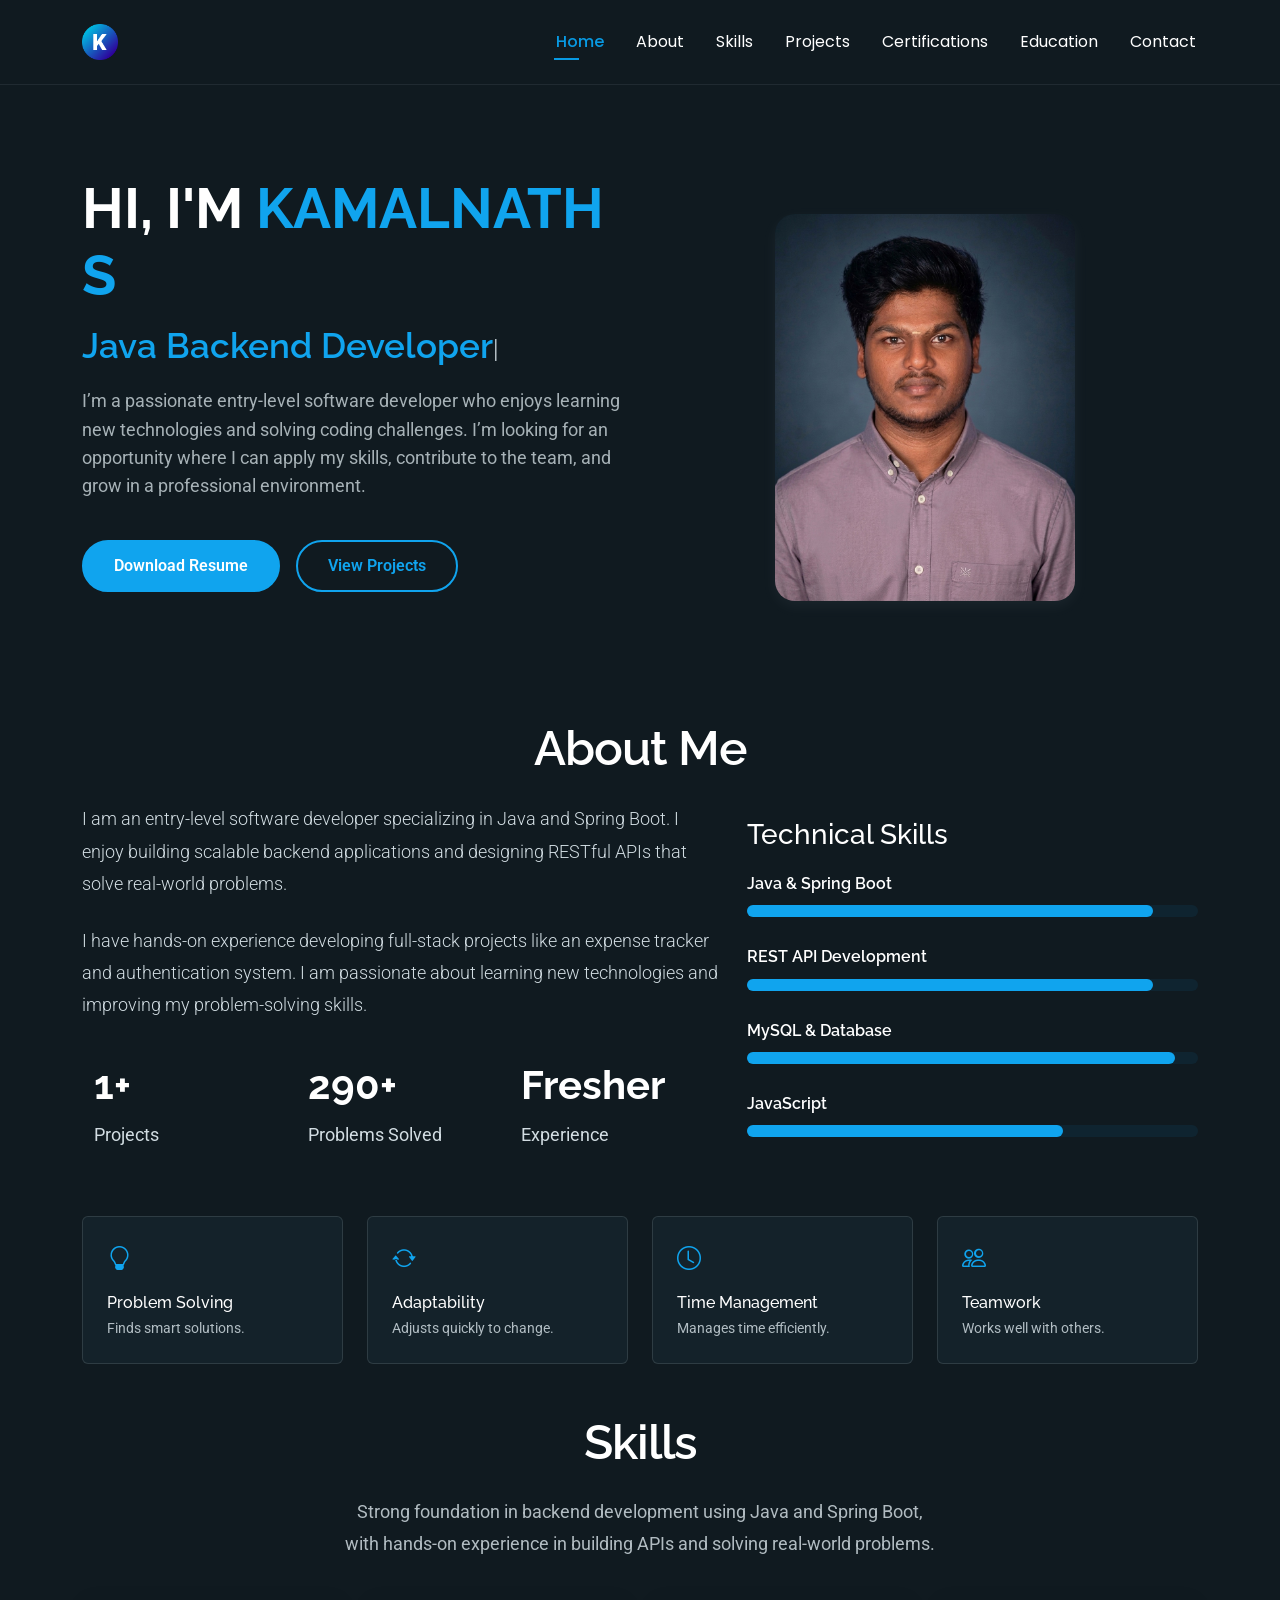
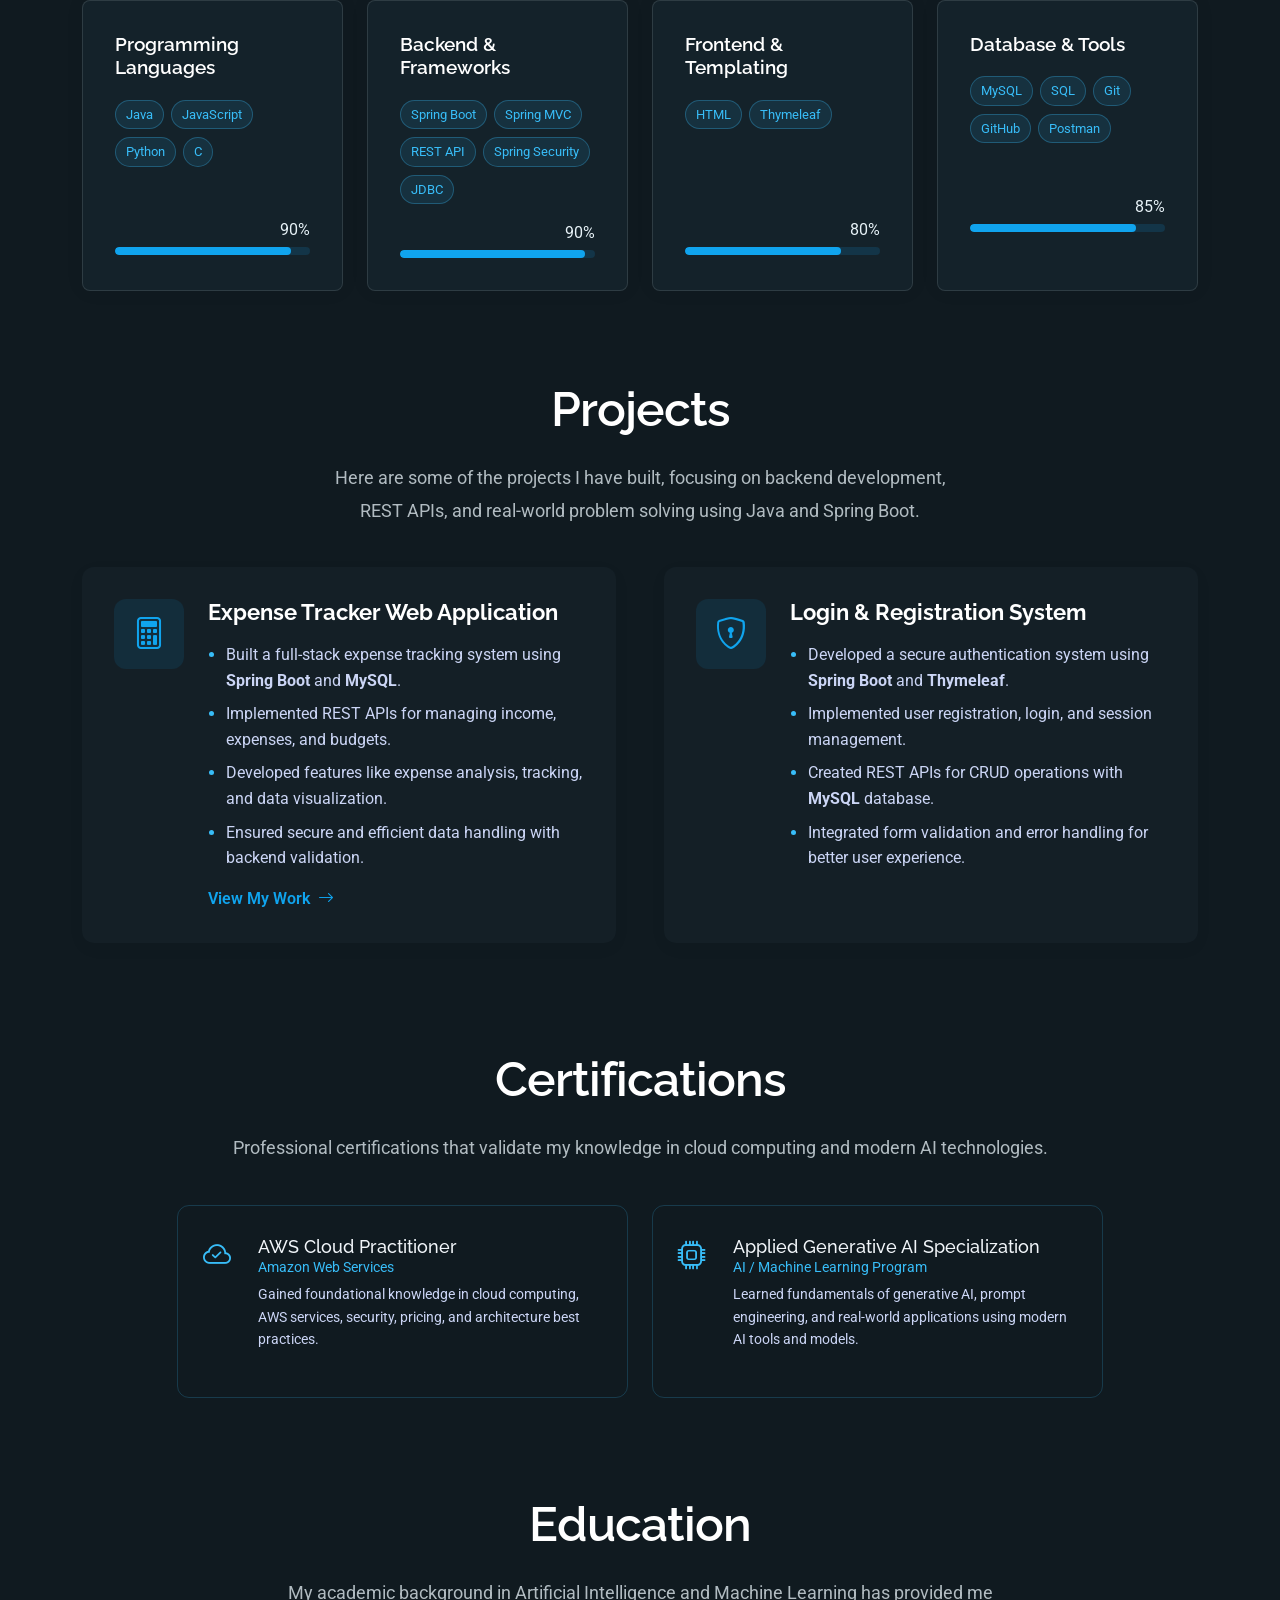
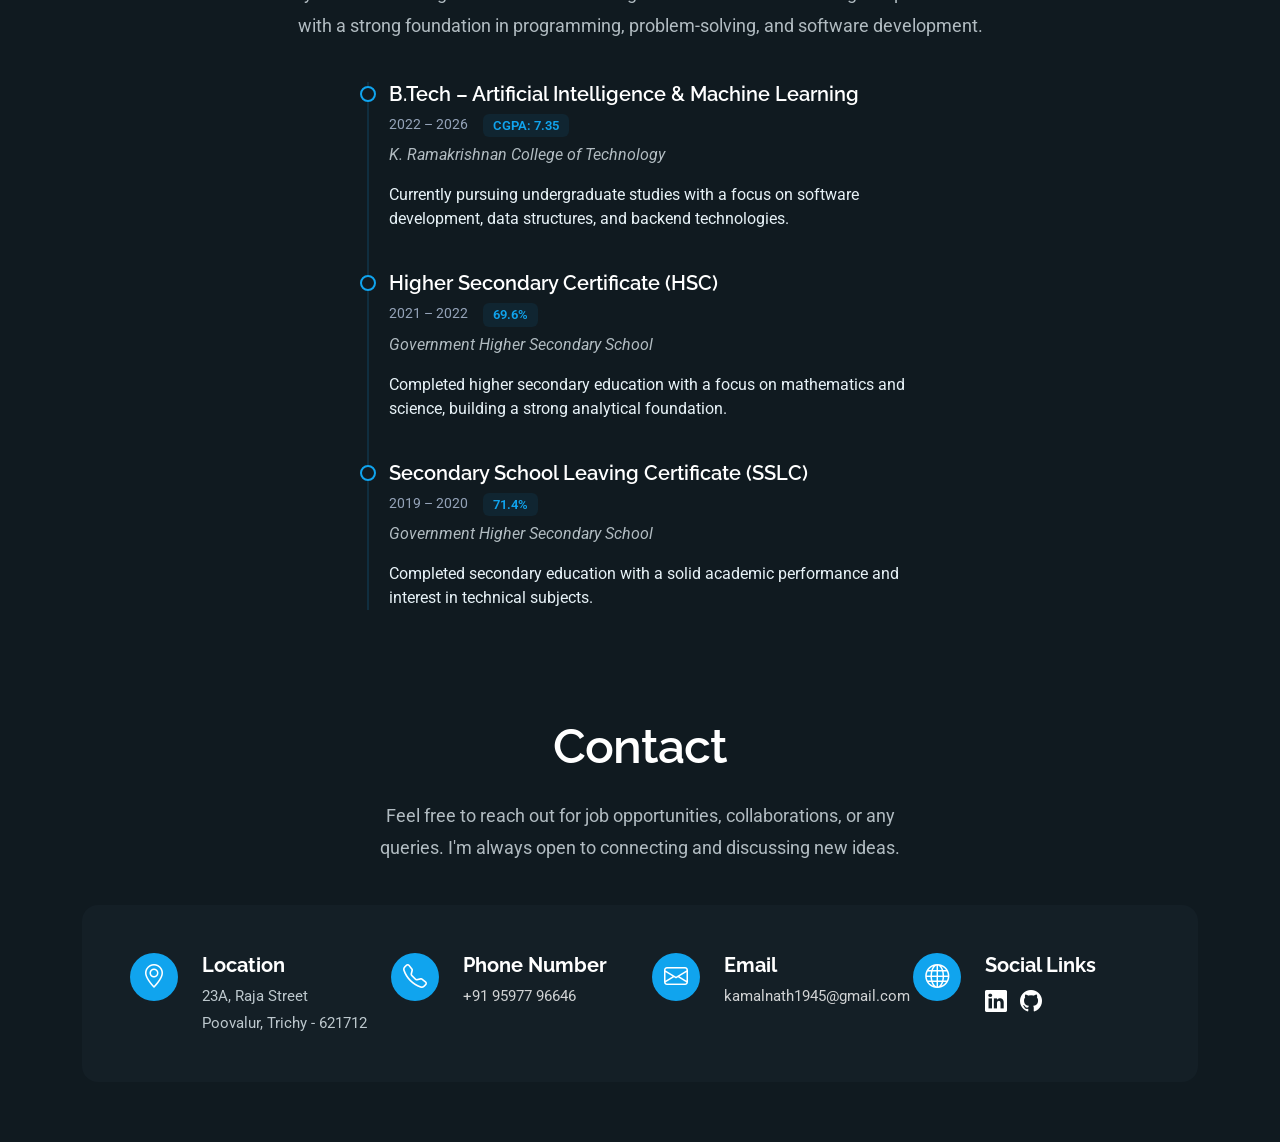
==== commit 87b67712: "first commit" ====
--- a/clients/kamalnath/index.html
+++ b/clients/kamalnath/index.html
@@ -554,7 +554,7 @@
                     <i class="bi bi-globe"></i>
                   </div>
                   <div class="content">
-                    <h4>Social</h4>
+                    <h4>Social Links</h4>
 
                     <div class="social-links">
                       <a href="https://www.linkedin.com/in/kamalnath-s/" target="_blank" class="me-2">
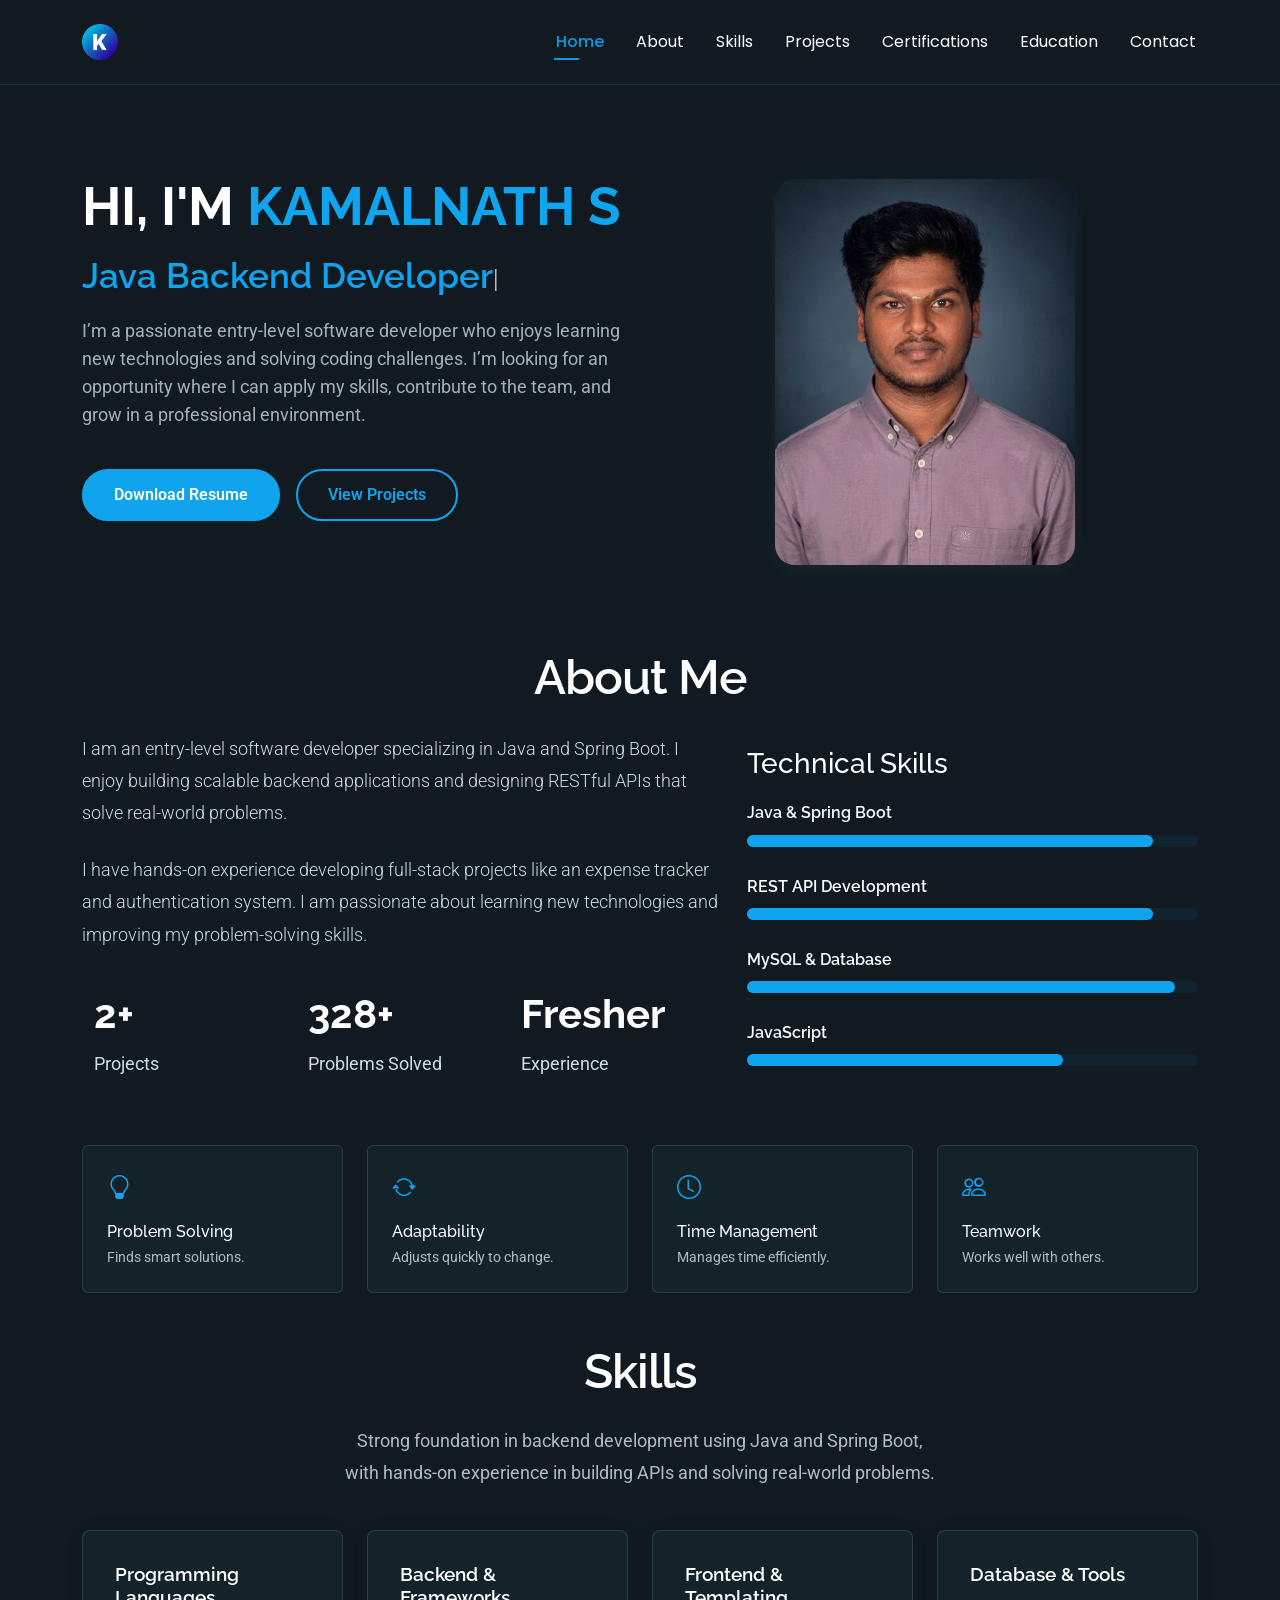
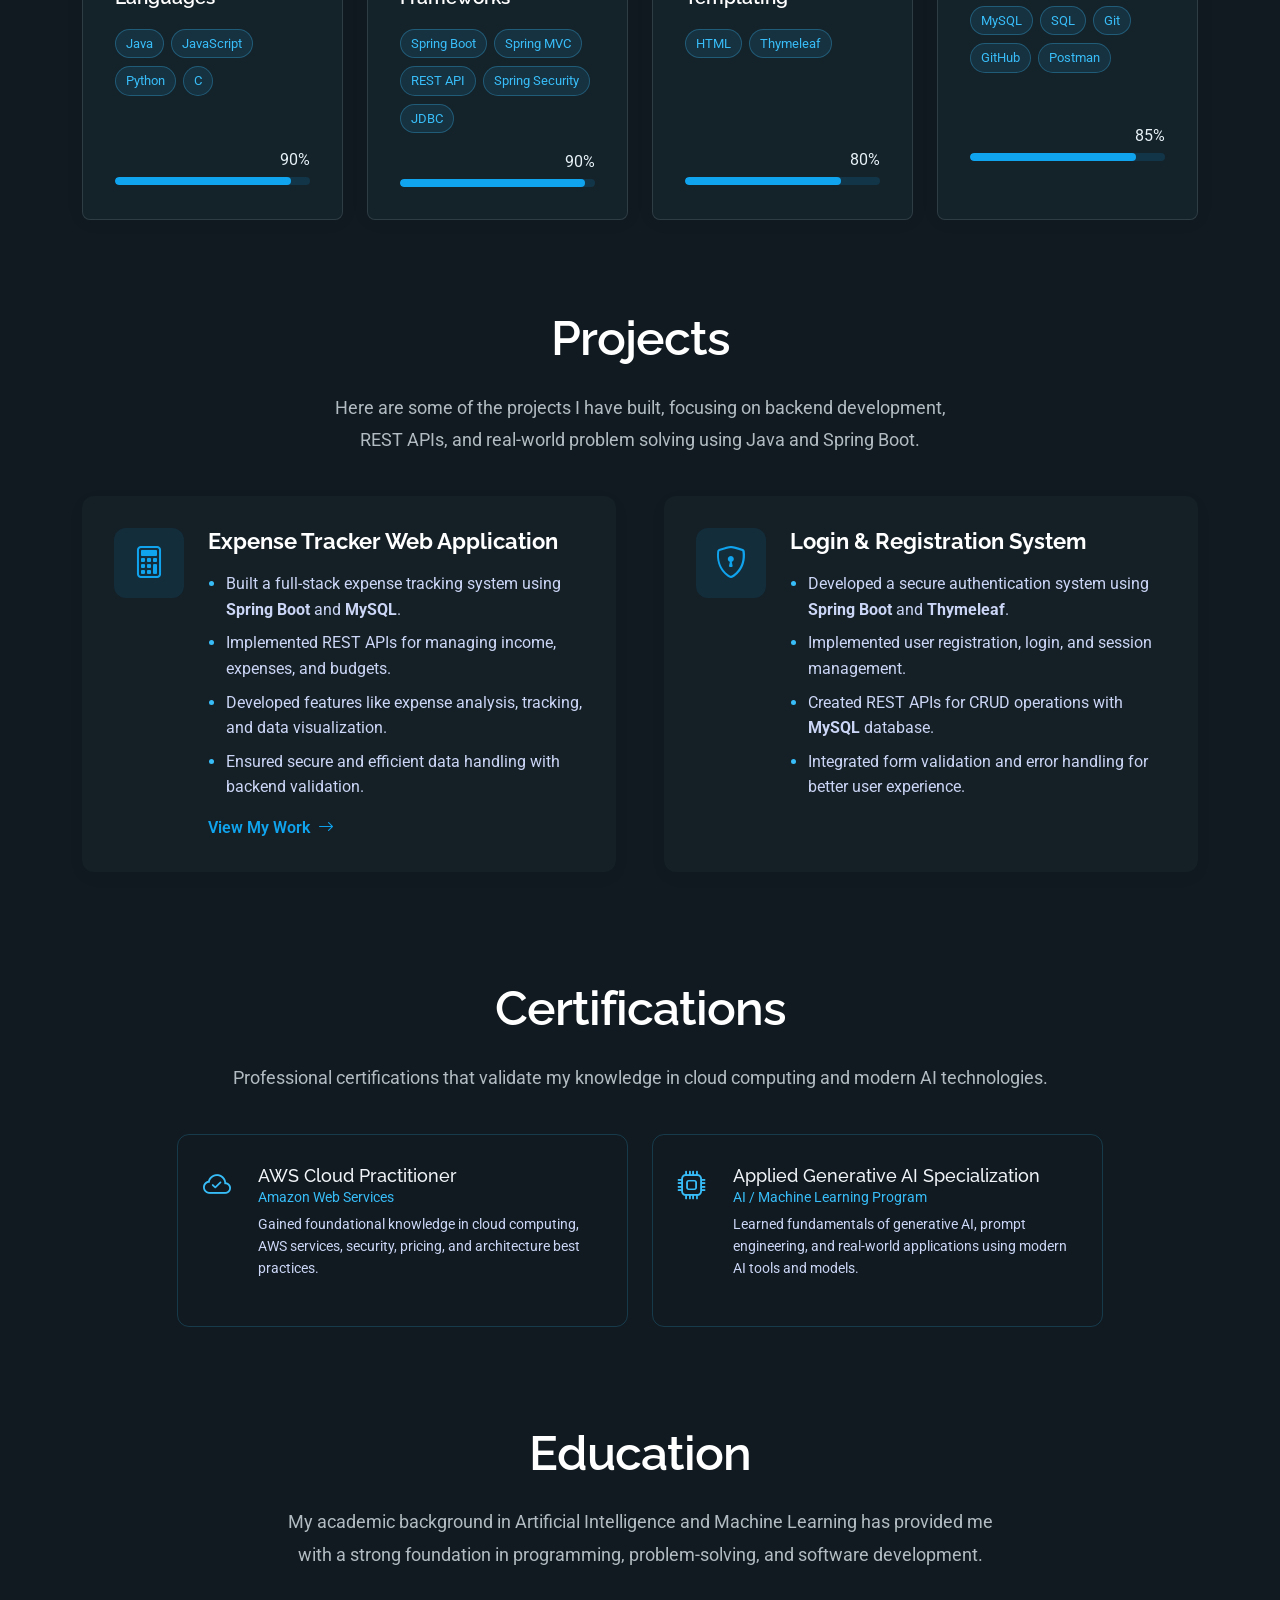
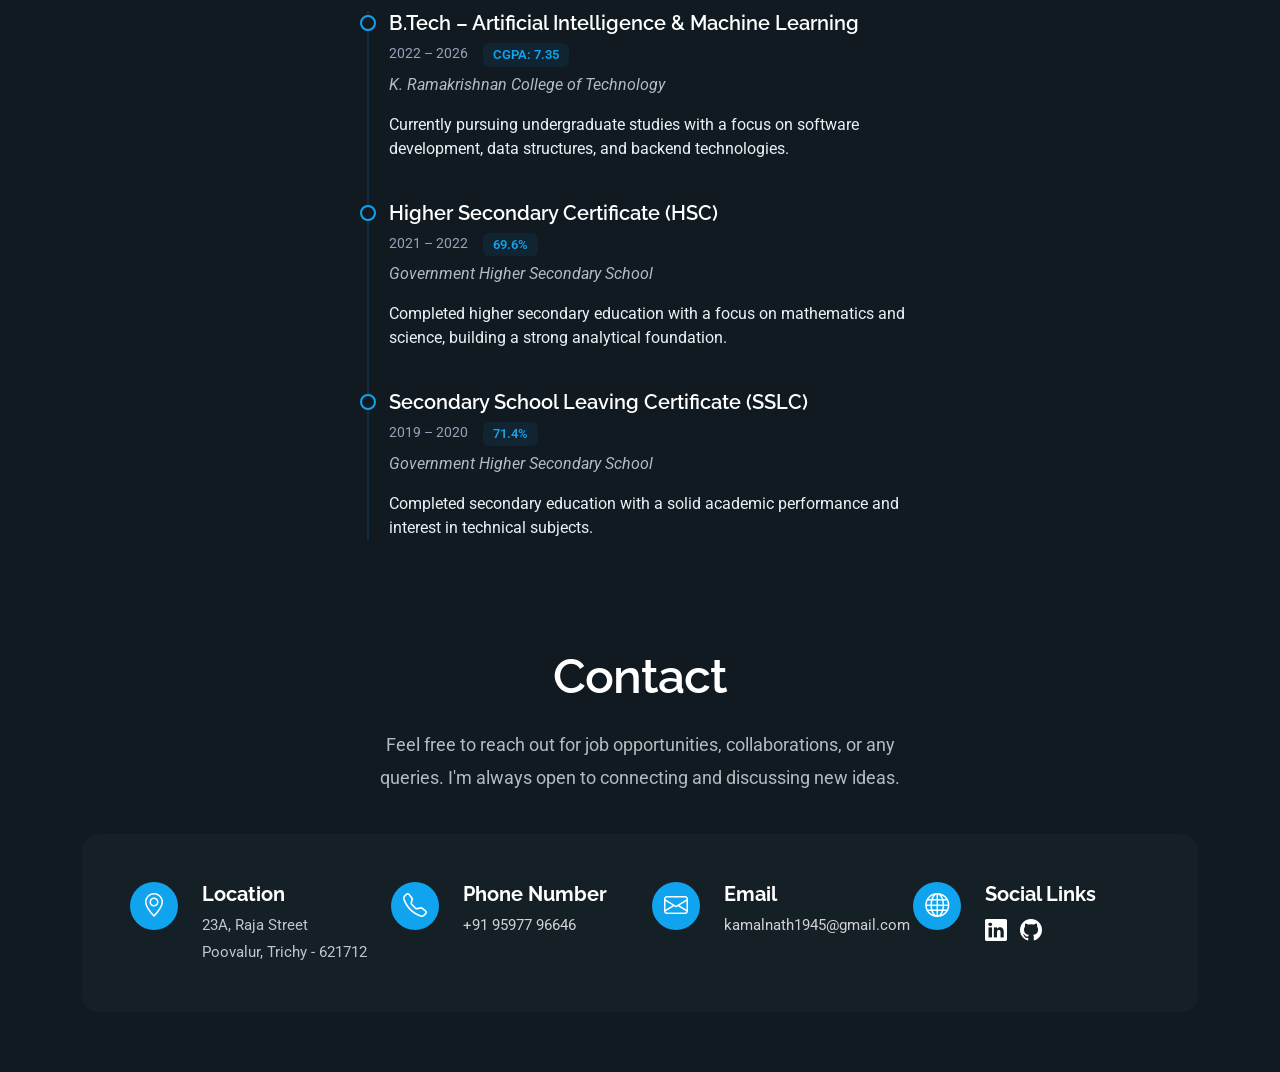
==== commit d10cc08c: "kamal resume added" ====
--- a/clients/kamalnath/index.html
+++ b/clients/kamalnath/index.html
@@ -68,7 +68,7 @@
               <h2 data-aos="fade-up" data-aos-delay="300"><span class="typed" data-typed-items="Java Backend Developer, Spring Boot Developer, Problem Solver"></span></h2>
               <p data-aos="fade-up" data-aos-delay="400">I’m a passionate entry-level software developer who enjoys learning new technologies and solving coding challenges. I’m looking for an opportunity where I can apply my skills, contribute to the team, and grow in a professional environment.</p>
               <div class="hero-actions" data-aos="fade-up" data-aos-delay="500">
-                <a href="portfolio.html" class="btn btn-primary">Download Resume</a>
+                <a href="assets/img/KamalnathS_JavaBackendDeveloper_Resume.pdf" class="btn btn-primary" target="_blank">Download Resume</a>
                 <a href="#projects" class="btn btn-outline">View Projects</a>
               </div>
             </div>
--- a/clients/kamalnath/assets/css/main.css
+++ b/clients/kamalnath/assets/css/main.css
@@ -3039,8 +3039,13 @@
   }
 }
 
-
-
-
-
-
+@media (min-width: 1201px) and (max-width: 1400px) {
+  .hero .hero-content h1 {
+    font-size: 53px;
+  }
+}
+
+
+
+
+
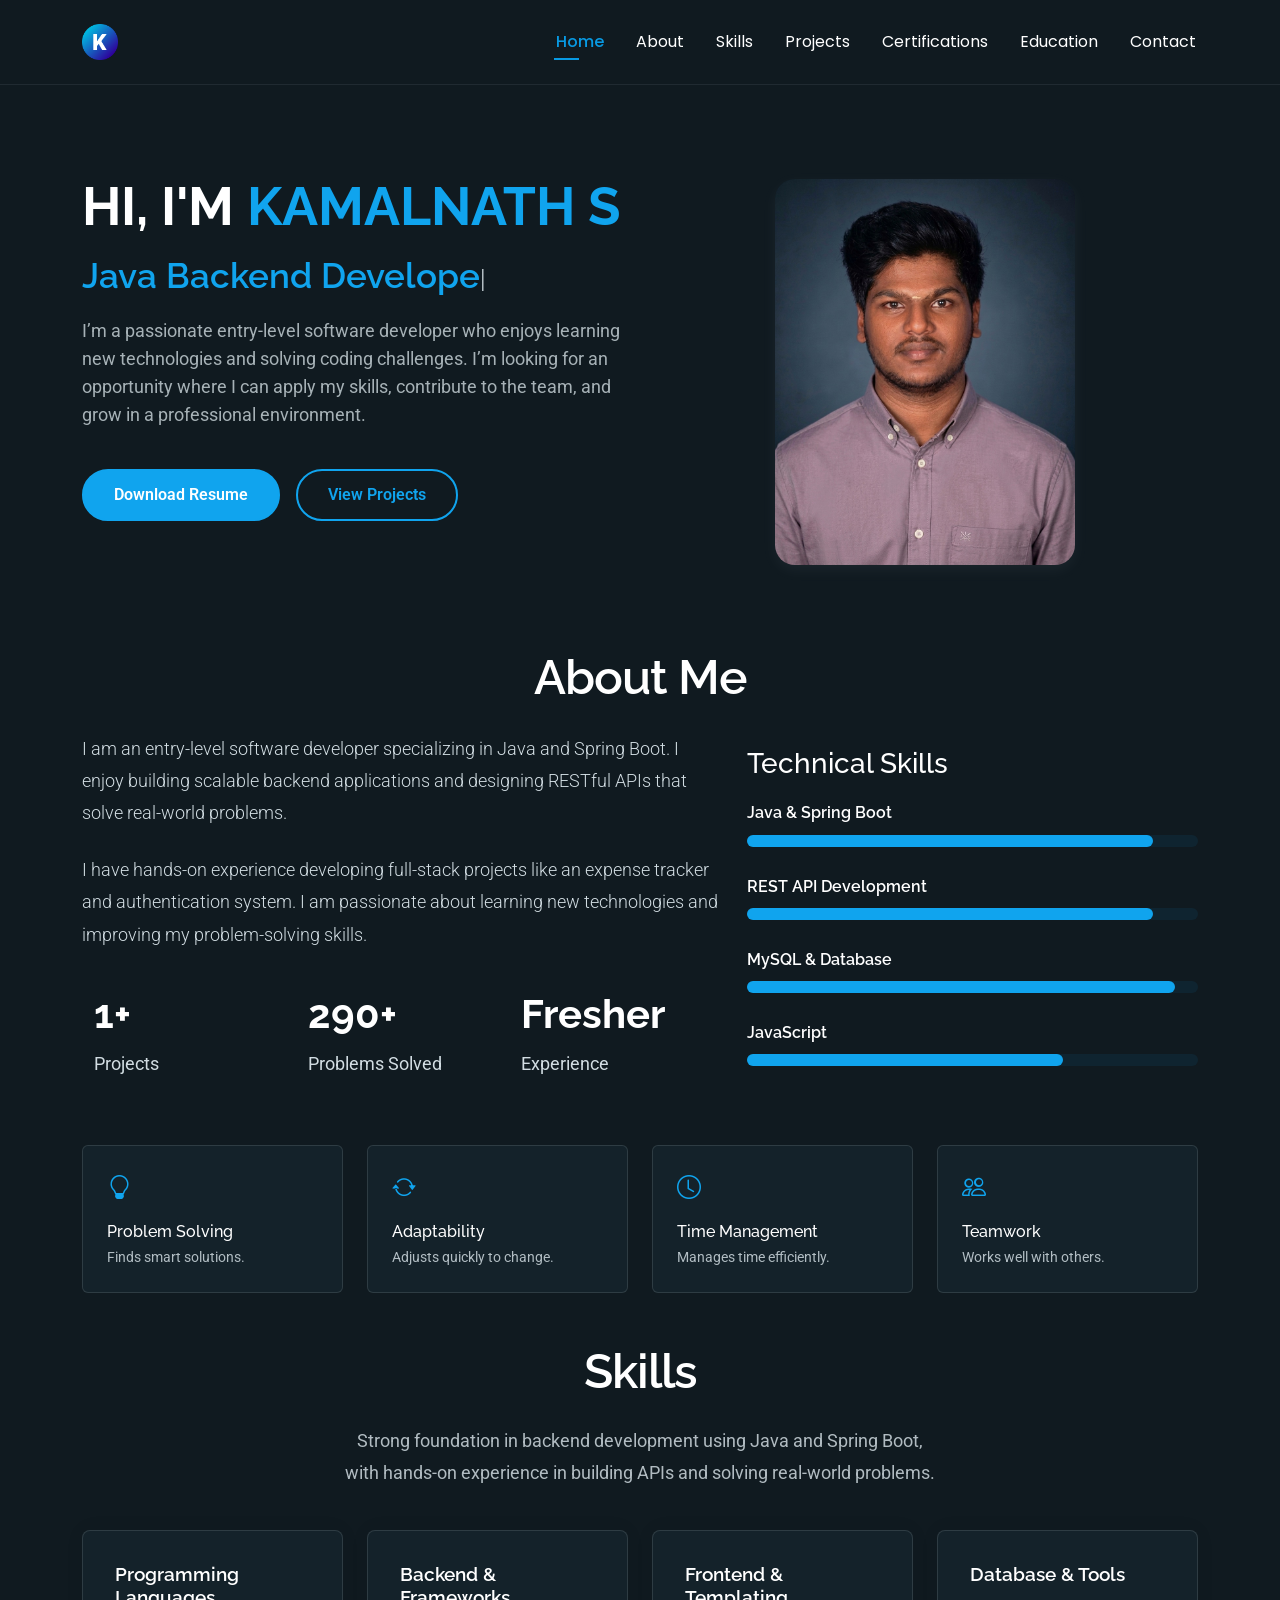
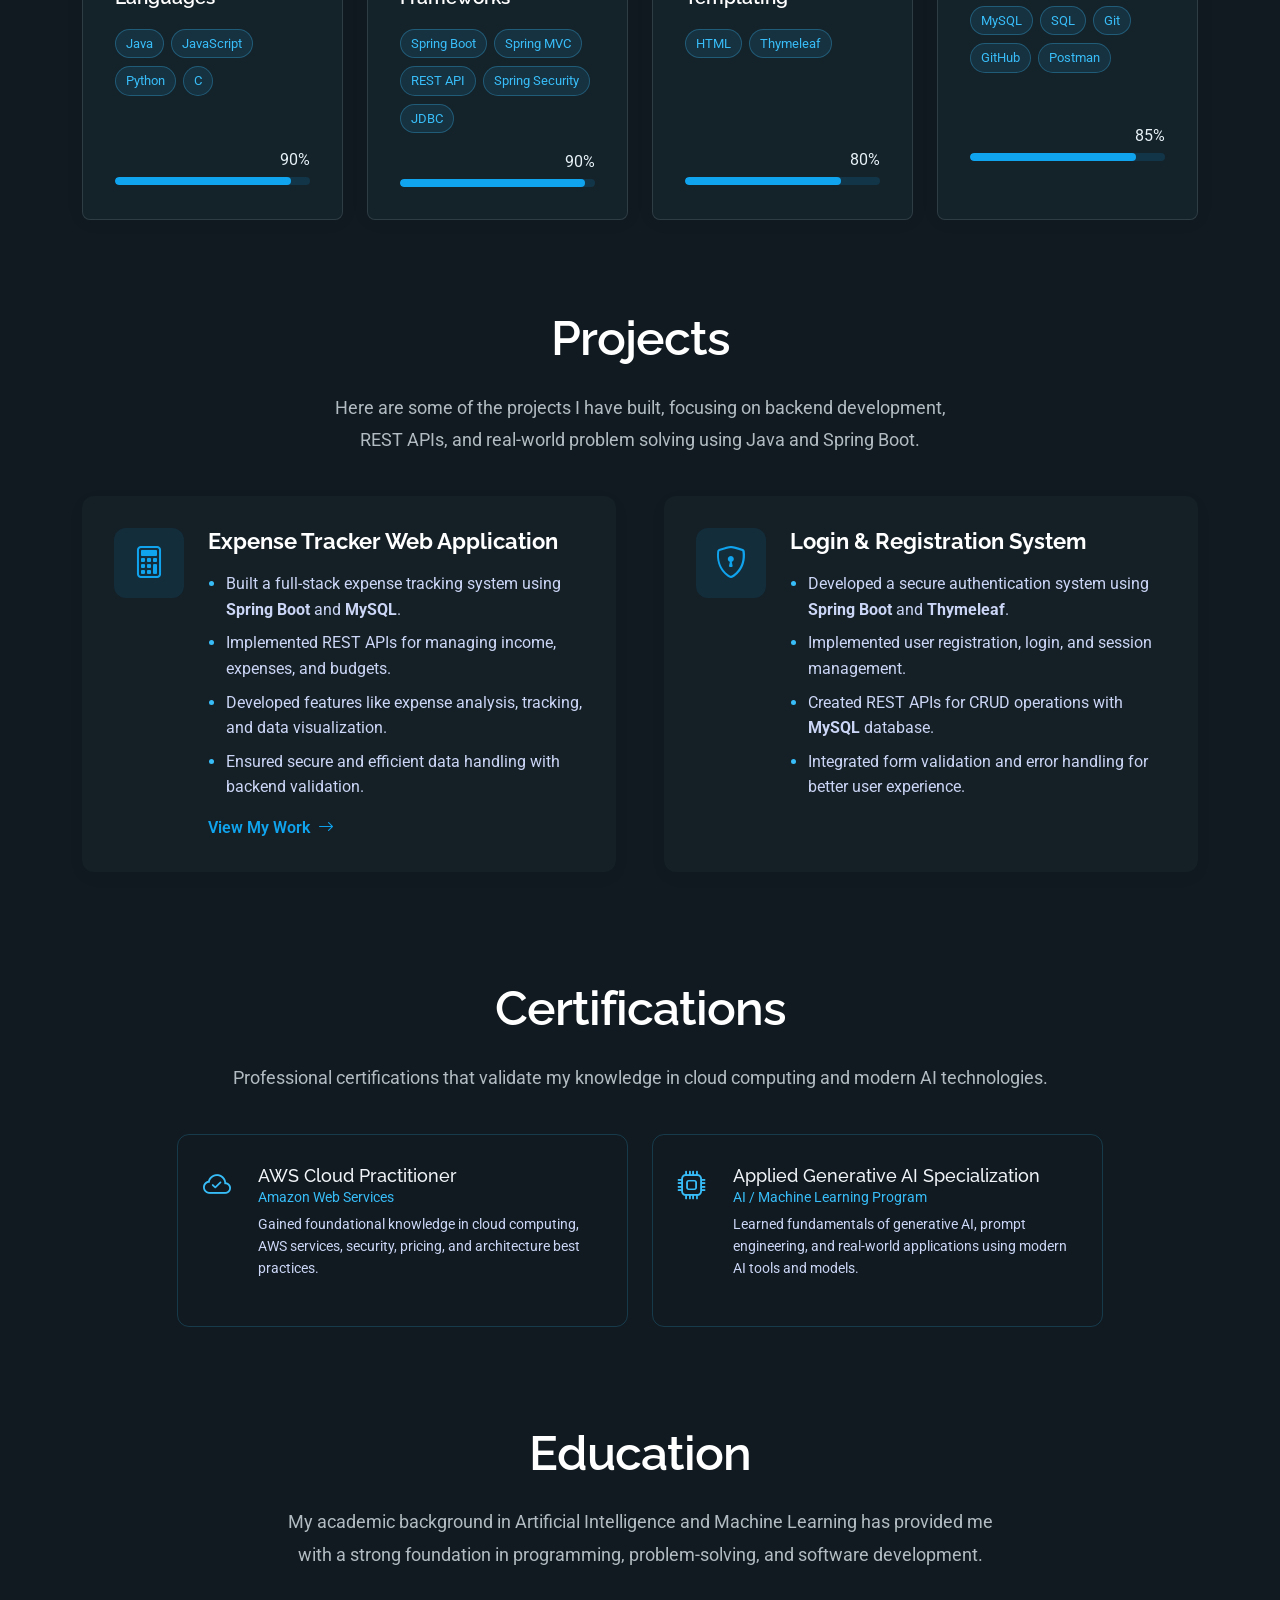
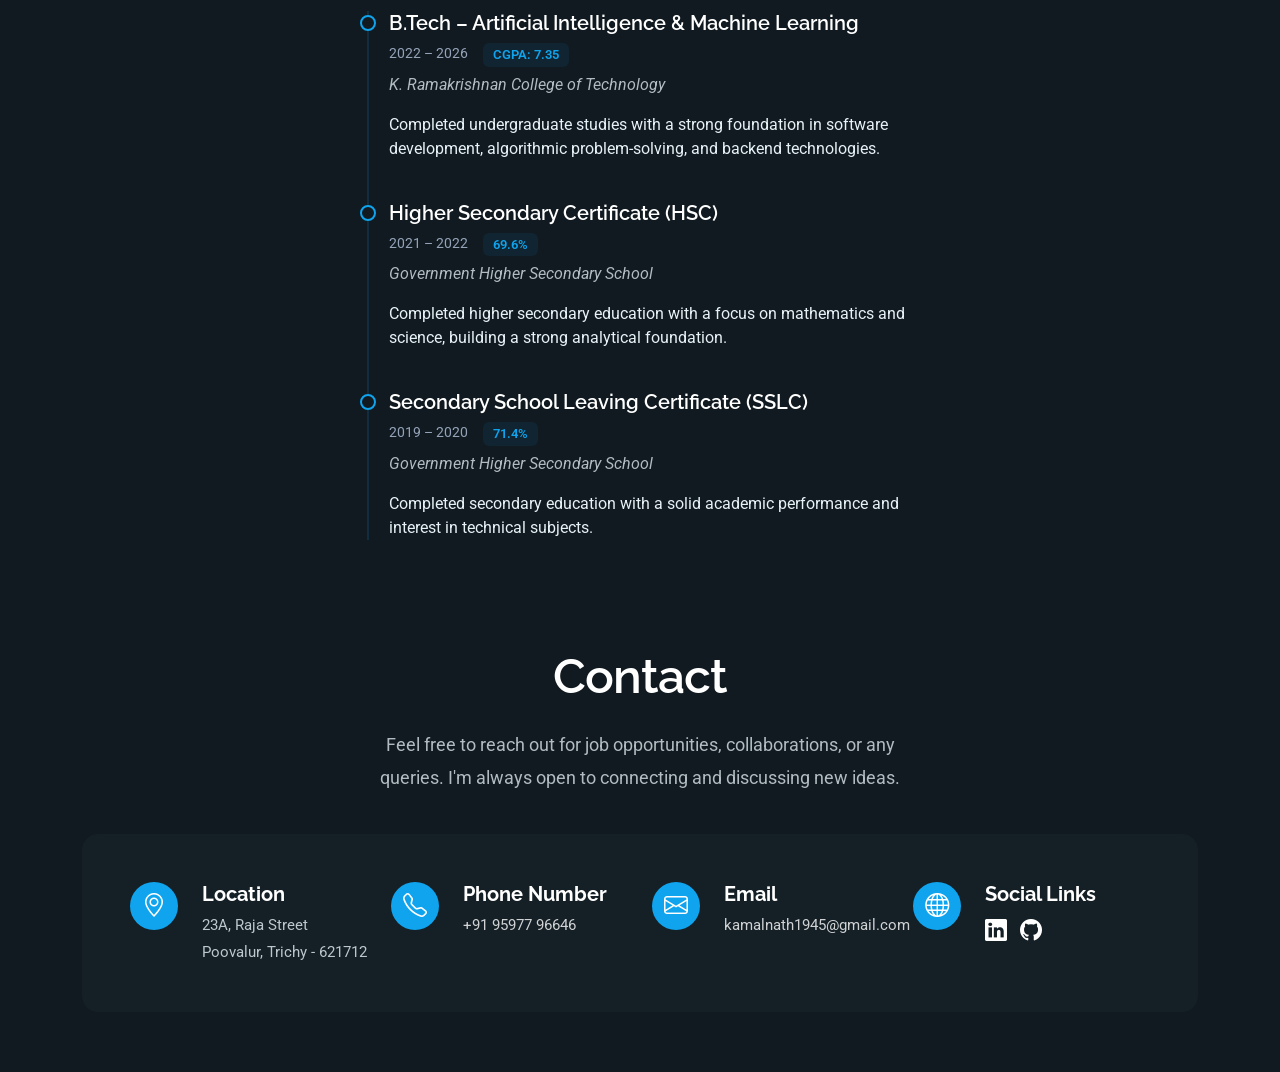
==== commit ab8c2cb0: "College complete status" ====
--- a/clients/kamalnath/index.html
+++ b/clients/kamalnath/index.html
@@ -446,8 +446,7 @@
                   <p class="institution"><em>K. Ramakrishnan College of Technology</em></p>
 
                   <p>
-                    Currently pursuing undergraduate studies with a focus on software development, 
-                    data structures, and backend technologies.
+                    Completed undergraduate studies with a strong foundation in software development, algorithmic problem-solving, and backend technologies.
                   </p>
                 </article>
 
